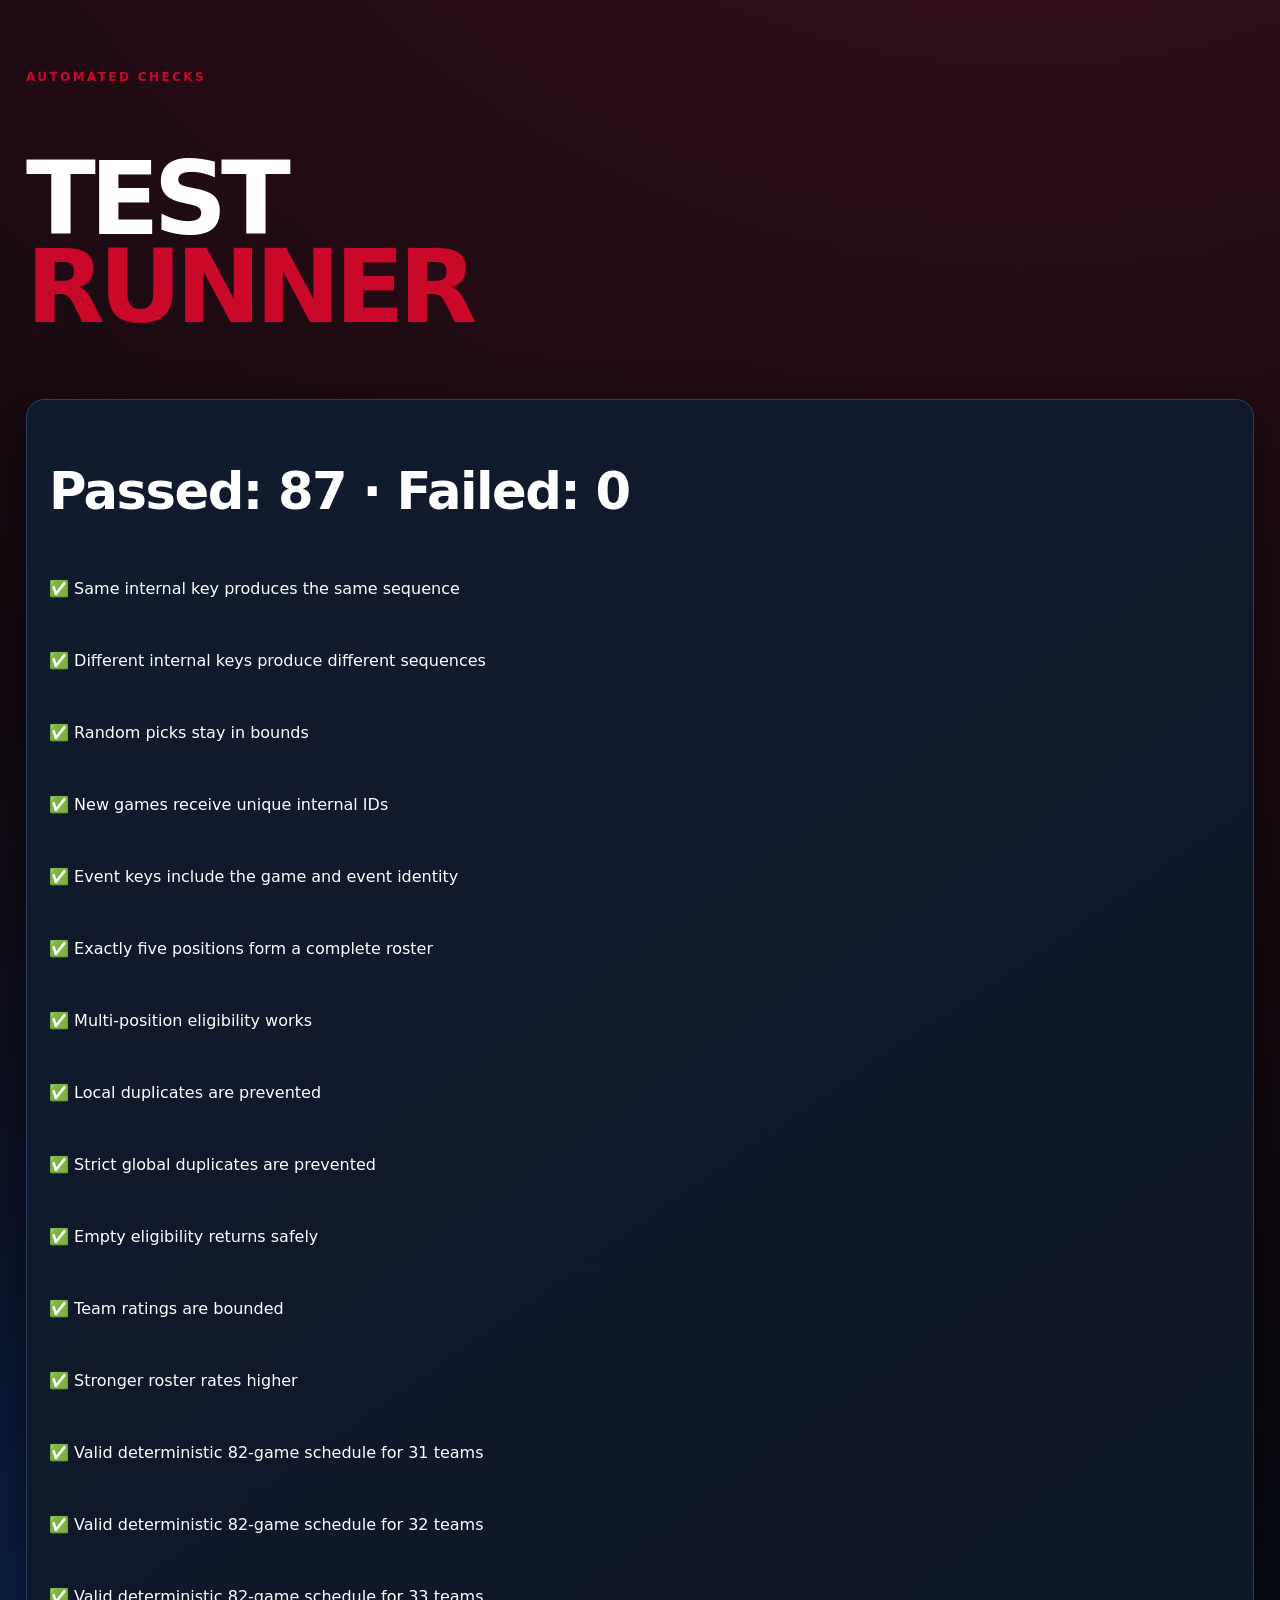
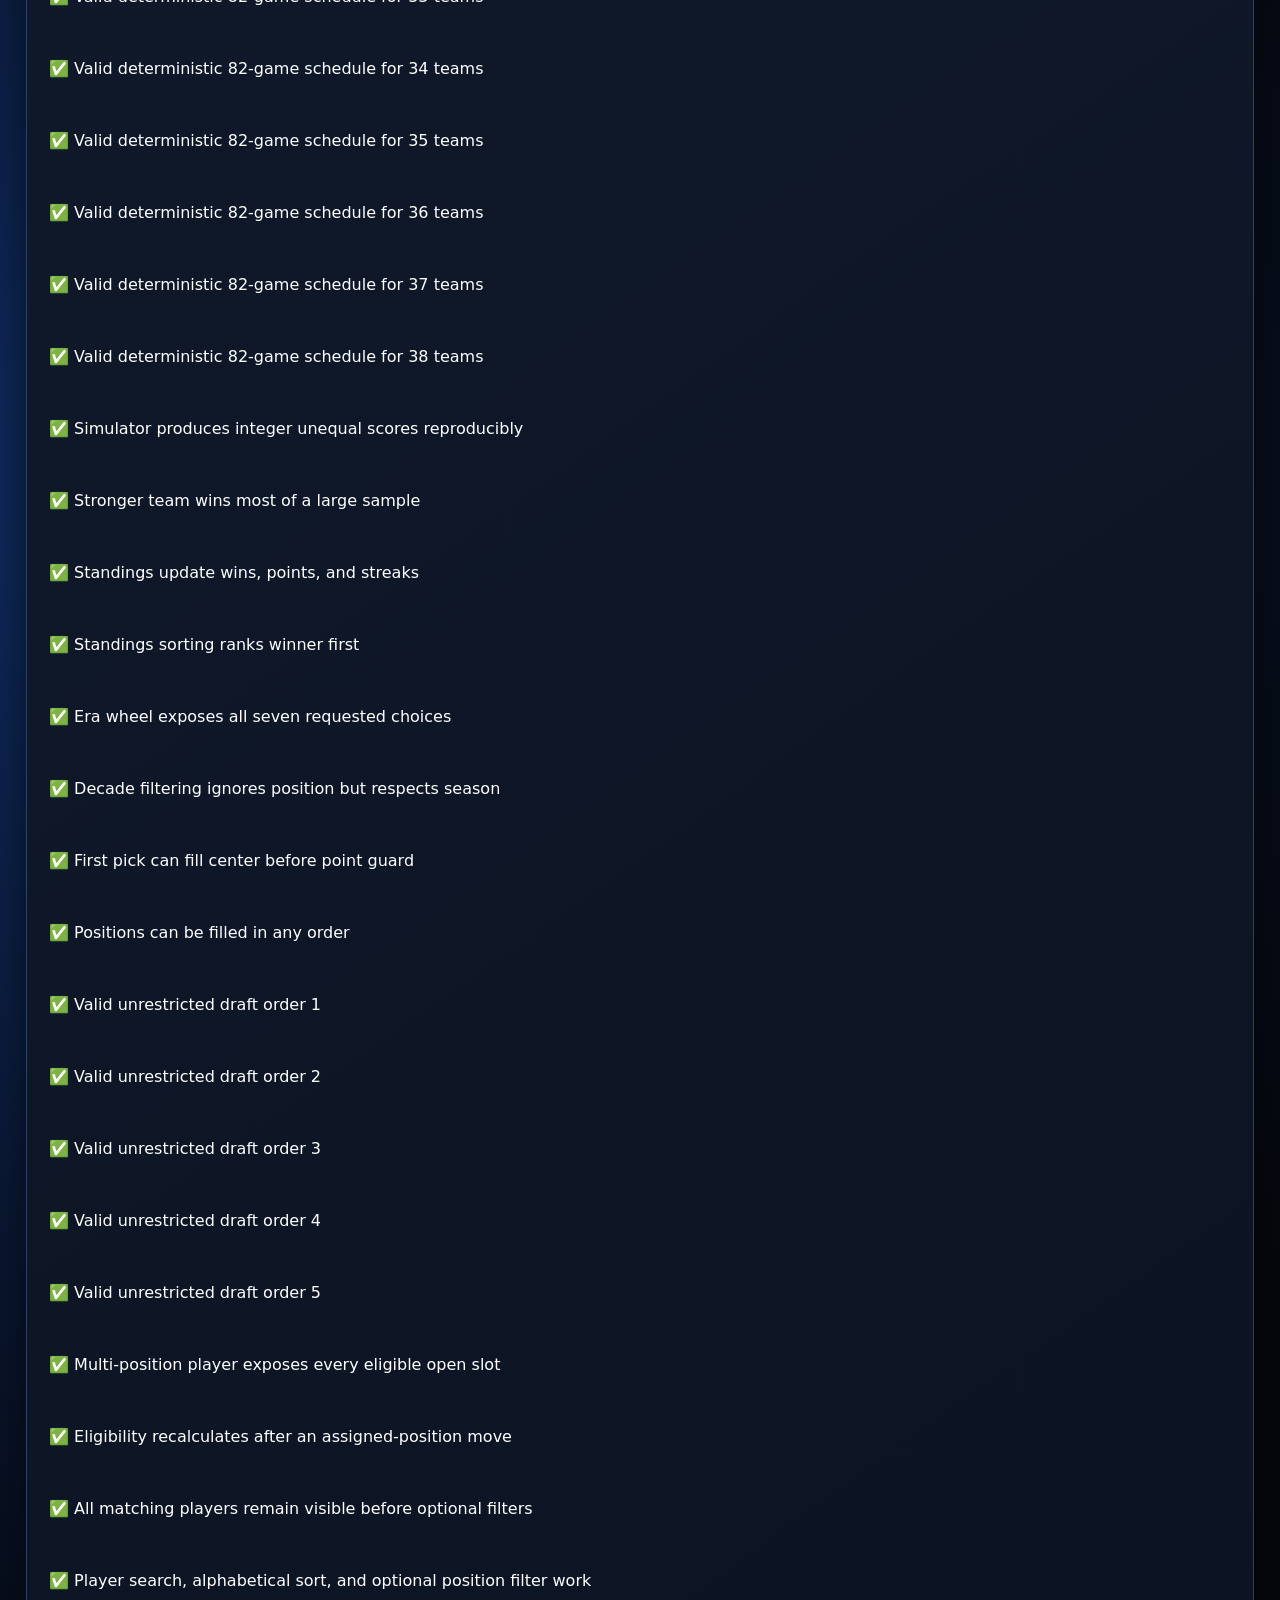
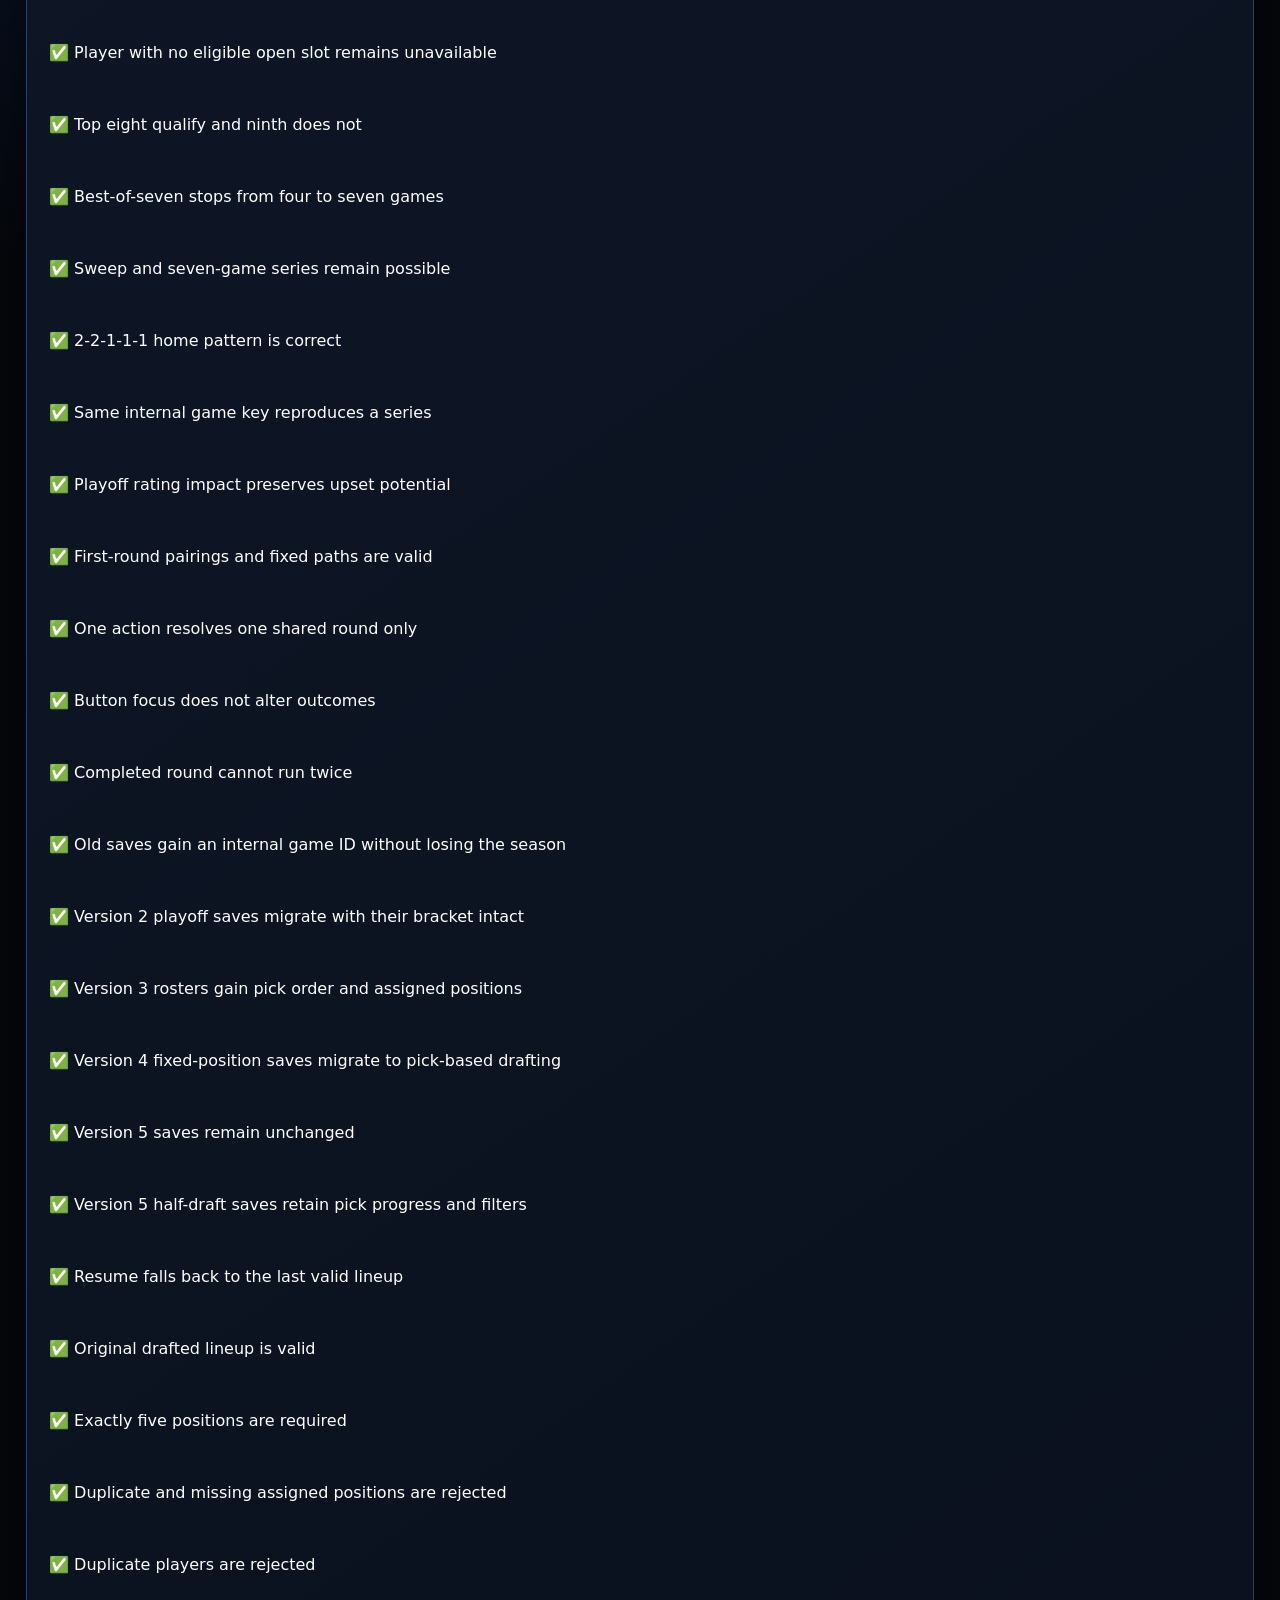
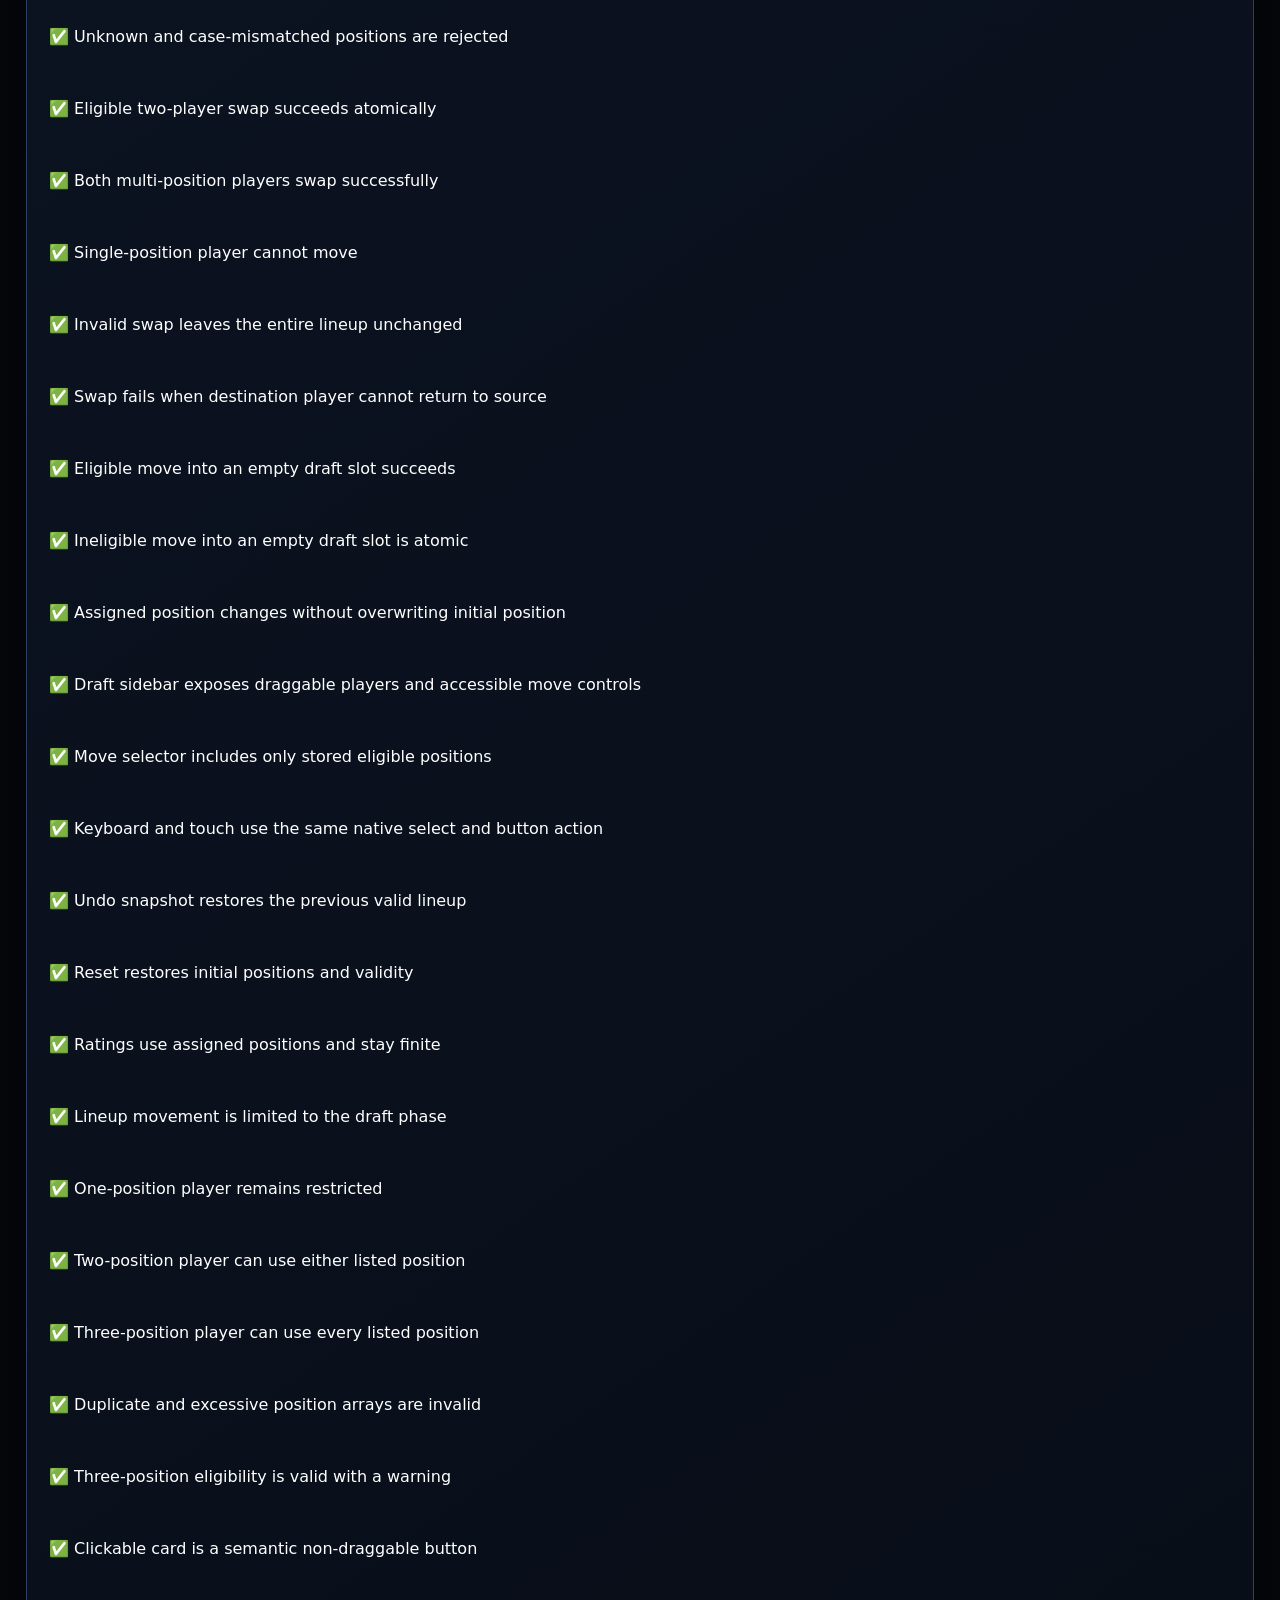
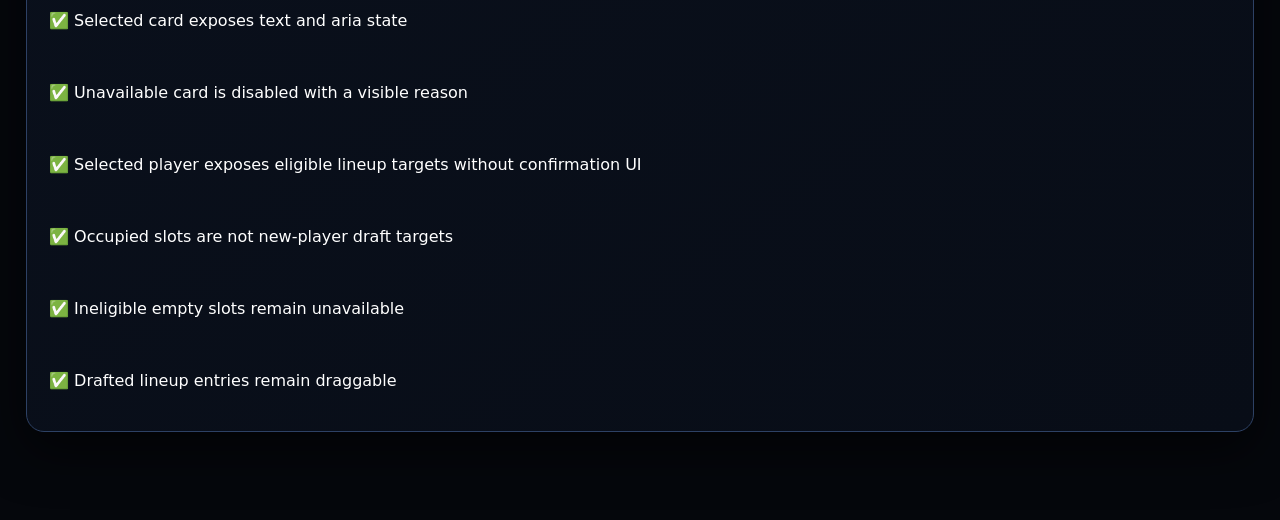
==== tests/test-runner.html @ 20677129 "First initial finished version" ====
<!doctype html><html lang="en"><head><meta charset="utf-8"><meta name="viewport" content="width=device-width"><title>Basketball Legends Tests</title><link rel="stylesheet" href="../css/variables.css"><link rel="stylesheet" href="../css/layout.css"><link rel="stylesheet" href="../css/components.css?v=20260721-two-click-1"></head><body><main><p class="eyebrow">Automated checks</p><h1>Test<br><em>runner</em></h1><section class="card" style="margin-top:30px"><h2 id="summary">Running…</h2><div id="results" class="stack" style="margin-top:20px"></div></section></main><script type="module" src="test-runner.js?v=20260721-two-click-1"></script></body></html>
---- css/variables.css ----
:root{--bg:#05070c;--surface:#0d1422;--surface-2:#172238;--line:#2c3d5d;--text:#fff;--muted:#aebbd0;--orange:#C9082A;--gold:#4f82d5;--cyan:#75a7ff;--green:#48d597;--red:#C9082A;--blue:#17408B;--navy:#0b1f41;--radius:18px;--shadow:0 18px 50px #0009;--max:1240px;font-family:Inter,ui-sans-serif,system-ui,-apple-system,BlinkMacSystemFont,"Segoe UI",sans-serif}
---- css/layout.css ----
body{background:radial-gradient(circle at 80% -10%,#40101c 0,transparent 30%),radial-gradient(circle at 10% 30%,#102d64 0,transparent 28%),var(--bg);color:var(--text);line-height:1.5}.topbar{height:76px;padding:0 max(20px,calc((100% - var(--max))/2));display:flex;align-items:center;justify-content:space-between;border-bottom:1px solid #ffffff12;background:#080c16dd;backdrop-filter:blur(16px);position:sticky;top:0;z-index:20}.brand{display:flex;align-items:center;gap:11px;color:var(--text);text-decoration:none;text-transform:uppercase;font-size:.72rem;letter-spacing:.16em;line-height:1.15}.brand b{font-size:1.05rem;color:var(--orange)}.brand-ball{width:38px;height:38px;border-radius:50%;display:grid;place-items:center;color:#271307;background:repeating-linear-gradient(35deg,var(--orange) 0 9px,#17408B 10px 11px);font-size:1.8rem}.topbar-actions{display:flex;align-items:center;gap:10px}main{width:min(var(--max),calc(100% - 36px));margin:0 auto;padding:48px 0 80px}.hero{min-height:calc(100vh - 150px);display:grid;grid-template-columns:1.2fr .8fr;align-items:center;gap:60px}.hero-copy{max-width:720px}.eyebrow{color:var(--orange);text-transform:uppercase;letter-spacing:.2em;font-size:.75rem;font-weight:800;margin-bottom:16px}h1{font-size:clamp(3rem,8vw,6.8rem);line-height:.86;text-transform:uppercase;letter-spacing:-.06em}h1 em{font-style:normal;color:var(--orange)}h2{font-size:clamp(1.8rem,4vw,3.2rem);line-height:1.05;letter-spacing:-.03em}h3{font-size:1.1rem}.lede{color:var(--muted);max-width:610px;font-size:1.08rem;margin:24px 0 32px}.screen-head{display:flex;align-items:end;justify-content:space-between;gap:24px;margin-bottom:28px}.grid{display:grid;gap:18px}.grid-2{grid-template-columns:repeat(2,minmax(0,1fr))}.grid-3{grid-template-columns:repeat(3,minmax(0,1fr))}.draft-layout{display:grid;grid-template-columns:minmax(0,1.35fr) minmax(280px,.65fr);gap:24px}.season-layout{display:grid;grid-template-columns:minmax(0,1fr) minmax(330px,.65fr);gap:24px}.stack{display:grid;gap:16px}.actions{display:flex;gap:12px;align-items:center;flex-wrap:wrap;margin-top:24px}.split{display:flex;justify-content:space-between;align-items:center;gap:14px}.footer-note{color:var(--muted);font-size:.85rem;margin-top:20px}
---- css/components.css ----
.skip-link{position:fixed;left:12px;top:-60px;z-index:99;background:#fff;color:#000;padding:10px}.skip-link:focus{top:12px}.card{background:linear-gradient(145deg,#151d2d,#0d1320);border:1px solid var(--line);border-radius:var(--radius);padding:22px;box-shadow:var(--shadow)}.hero-card{transform:rotate(2deg);padding:28px;position:relative;overflow:hidden}.hero-card::before{content:"";position:absolute;inset:auto -40px -90px auto;width:250px;height:250px;border:45px solid #ff6b2c26;border-radius:50%}.stat-strip{display:grid;grid-template-columns:repeat(3,1fr);gap:10px;margin-top:24px}.stat{padding:14px;background:#ffffff08;border-radius:12px}.stat strong{display:block;font-size:1.5rem;color:var(--gold)}.stat span,.muted{color:var(--muted);font-size:.86rem}.button{min-height:48px;padding:0 21px;border-radius:12px;background:var(--orange);color:#140901;font-weight:850;cursor:pointer;box-shadow:0 8px 24px #ff6b2c30}.button.secondary{background:var(--surface-2);color:var(--text);border:1px solid var(--line);box-shadow:none}.button.ghost{background:transparent;color:var(--muted);border:1px solid var(--line);box-shadow:none}.button:disabled{opacity:.42;cursor:not-allowed}.button:focus-visible,.icon-button:focus-visible,input:focus-visible,select:focus-visible{outline:3px solid var(--cyan);outline-offset:3px}.icon-button{background:#ffffff09;border:1px solid var(--line);color:var(--text);border-radius:9px;padding:8px 11px;cursor:pointer;font-size:.8rem}.save-status{font-size:.75rem;color:var(--muted)}label{display:grid;gap:7px;color:var(--muted);font-size:.85rem;font-weight:700}input,select{width:100%;background:#090e18;color:var(--text);border:1px solid var(--line);border-radius:10px;padding:12px 13px}input[type=checkbox]{width:20px;height:20px}.check{display:flex;align-items:center;gap:10px}.form-grid{display:grid;grid-template-columns:repeat(2,minmax(0,1fr));gap:16px}.pill{display:inline-flex;align-items:center;gap:7px;border:1px solid var(--line);border-radius:999px;padding:7px 11px;color:var(--muted);font-size:.8rem}.pill.active{border-color:var(--orange);color:#ffd8c8;background:#ff6b2c18}.wheel-wrap{display:grid;place-items:center;padding:15px}.wheel{--turn:0deg;width:min(420px,78vw);aspect-ratio:1;border-radius:50%;border:9px solid #253249;background:conic-gradient(#ff6b2c 0 45deg,#17243a 45deg 90deg,#ffc857 90deg 135deg,#17334a 135deg 180deg,#ff6b2c 180deg 225deg,#17243a 225deg 270deg,#ffc857 270deg 315deg,#17334a 315deg);position:relative;display:grid;place-items:center;transform:rotate(var(--turn));box-shadow:0 0 0 8px #0a0f19,0 30px 70px #0009;transition:transform 3.1s cubic-bezier(.12,.72,.08,1)}.wheel::after{content:"";width:27%;aspect-ratio:1;border-radius:50%;background:#090e18;border:7px solid var(--orange);box-shadow:0 5px 20px #000}.pointer{width:0;height:0;border-left:18px solid transparent;border-right:18px solid transparent;border-top:34px solid var(--text);margin-bottom:-13px;z-index:2;filter:drop-shadow(0 4px 5px #000)}.wheel-label{position:absolute;inset:12%;display:grid;place-items:center;text-align:center;transform:rotate(calc(-1 * var(--turn)));transition:transform 3.1s cubic-bezier(.12,.72,.08,1);font-size:clamp(1.1rem,3vw,1.8rem);font-weight:900;text-shadow:0 3px 7px #000;background:#080c16c9;border-radius:50%;padding:27%;pointer-events:none}.roster-slot{display:grid;grid-template-columns:42px 1fr auto;align-items:center;gap:12px;padding:12px;border-bottom:1px solid #ffffff10}.roster-slot:last-child{border:0}.position{width:40px;height:40px;border-radius:10px;background:#ff6b2c18;color:var(--orange);display:grid;place-items:center;font-weight:900}.progress{height:10px;background:#050811;border-radius:99px;overflow:hidden}.progress>span{display:block;height:100%;background:linear-gradient(90deg,var(--orange),var(--gold));width:var(--progress);transition:width .3s}.table-wrap{overflow:auto;max-height:520px}table{border-collapse:collapse;width:100%;font-variant-numeric:tabular-nums;font-size:.84rem}th,td{text-align:right;padding:9px;border-bottom:1px solid #ffffff0c;white-space:nowrap}th:first-child,td:first-child{text-align:left;position:sticky;left:0;background:#111725}tr.custom td{color:#ffd1bd;background:#ff6b2c0b}.result-row{display:grid;grid-template-columns:1fr auto 1fr;gap:10px;align-items:center;padding:9px;border-bottom:1px solid #ffffff0c}.result-row .away{text-align:right}.score{font-weight:900;font-variant-numeric:tabular-nums}.error-panel{position:fixed;left:50%;bottom:24px;transform:translateX(-50%);width:min(620px,calc(100% - 30px));background:#431522;border:1px solid var(--red);padding:16px;border-radius:12px;z-index:50}.sr-only{position:absolute;width:1px;height:1px;padding:0;margin:-1px;overflow:hidden;clip:rect(0,0,0,0);white-space:nowrap;border:0}.draft-history{max-height:230px;overflow:auto}.rating{font-size:2.3rem;font-weight:950;color:var(--gold)}.team-accent{border-top:4px solid var(--accent,var(--orange))}
@media (prefers-reduced-motion:reduce){*,*::before,*::after{scroll-behavior:auto!important;animation-duration:.01ms!important;transition-duration:.01ms!important}}

/* Blue, red, white and black league identity */
.card{background:linear-gradient(145deg,#111b2e,#080d17);border-color:#2d4164}.button{background:linear-gradient(135deg,var(--red),#b70728);color:#fff;box-shadow:0 8px 24px #C9082A45}.button.secondary{background:linear-gradient(135deg,var(--blue),#102d68);border-color:#4f73ad}.eyebrow,h1 em{color:#C9082A}.hero-card::before{border-color:#17408B42}.stat strong,.rating{color:#78a9ff}.pill.active{border-color:#C9082A;color:#fff;background:#C9082A26}.position{background:#17408B3d;color:#94baff}.progress>span{background:linear-gradient(90deg,var(--blue),#fff 50%,var(--red))}.team-accent{border-top-color:var(--accent,var(--red))}
.wheel-card{overflow:hidden}.wheel-wrap{padding:20px 15px}.wheel{width:min(470px,80vw);border-color:#fff;box-shadow:0 0 0 9px #070b13,0 30px 70px #000b;transition:transform 3.1s cubic-bezier(.12,.72,.08,1)}.wheel::after{display:none}.wheel-hub{position:absolute;left:50%;top:50%;translate:-50% -50%;width:24%;aspect-ratio:1;border-radius:50%;display:grid;place-items:center;background:#05070c;border:7px solid #fff;color:#fff;font-size:clamp(1rem,3vw,1.6rem);font-weight:950;letter-spacing:-.08em;box-shadow:0 5px 24px #000}.wheel-segment-label{position:absolute;left:50%;top:50%;width:34px;margin-left:-17px;height:48%;padding-top:7px;text-align:center;transform-origin:50% 0;transform:rotate(var(--label-angle));font-size:.57rem;font-weight:950;color:#fff;text-shadow:0 1px 3px #000;writing-mode:vertical-rl;letter-spacing:.04em;z-index:1}.wheel-segment-label:nth-child(4n+3){color:#07101e;text-shadow:none}.wheel-segment-label.era-label{width:130px;margin-left:-65px;font-size:1.05rem;writing-mode:horizontal-tb;padding-top:17%;letter-spacing:.05em}.wheel-segment-label.era-label:nth-child(2){color:#07101e}.wheel-result{display:flex;align-items:center;justify-content:center;gap:12px;background:#ffffff0a;border:1px solid var(--line);border-radius:12px;padding:13px;margin-top:4px}.wheel-result span{color:var(--muted);font-size:.78rem;text-transform:uppercase;letter-spacing:.12em}.wheel-result strong{font-size:1.1rem}.pointer{border-top-color:#fff;filter:drop-shadow(0 4px 5px #000)}
.player-picker-help{margin:10px 0 17px}.player-options{display:grid;gap:10px;max-height:520px;overflow:auto;padding:3px}.player-option{width:100%;display:flex;align-items:center;justify-content:space-between;gap:18px;text-align:left;padding:15px 17px;color:var(--text);background:#090f1b;border:1px solid var(--line);border-radius:13px;cursor:pointer;transition:transform .15s,border-color .15s,background .15s}.player-option:hover{transform:translateY(-1px);border-color:#5275ac;background:#111d32}.player-option:focus-visible{outline:3px solid var(--cyan);outline-offset:2px}.player-option.selected{border-color:#C9082A;background:linear-gradient(90deg,#C9082A24,#17408B29);box-shadow:inset 4px 0 #C9082A}.player-option-copy{display:grid;gap:3px}.player-option-copy strong{font-size:1rem}.player-option-copy small{color:var(--muted)}.overall-badge{width:58px;min-width:58px;height:58px;border-radius:50%;display:grid;place-items:center;background:var(--blue);border:2px solid #fff;font-size:1.2rem;font-weight:950;line-height:.8}.overall-badge small{display:block;font-size:.52rem;letter-spacing:.08em;font-weight:800}.player-option.selected .overall-badge{background:var(--red)}

.wheel-help{text-align:center;margin-top:10px}.wheel-clickable{cursor:pointer}.wheel-clickable:hover{box-shadow:0 0 0 9px #070b13,0 0 0 13px #ffffff35,0 30px 70px #000b}.wheel-clickable:focus-visible{outline:4px solid #fff;outline-offset:7px}.wheel-spinning,.wheel-disabled{cursor:default}.wheel-hub{pointer-events:none}.wheel-clickable .wheel-hub{background:linear-gradient(145deg,var(--blue),var(--red));font-size:clamp(.72rem,2.2vw,1rem);letter-spacing:.08em}.wheel-segment-label{left:50%;top:50%;width:38px;height:auto;margin:0;padding:0;writing-mode:horizontal-tb;transform-origin:center;transform:translate(-50%,-50%) rotate(var(--label-angle)) translateY(calc(-1 * min(198px,33.6vw))) rotate(calc(-1 * var(--label-angle)));font-size:.58rem;line-height:1;text-align:center;letter-spacing:0}.wheel-segment-label.era-label{width:145px;margin:0;padding:0;transform:translate(-50%,-50%) rotate(var(--label-angle)) translateY(calc(-1 * min(145px,25vw))) rotate(calc(-1 * var(--label-angle)));font-size:1.12rem}.wheel-segment-label:nth-child(4n+3){color:#07101e}.wheel-result{border-left:4px solid var(--red);border-right:4px solid var(--blue)}.player-option.selected{border-color:var(--red);box-shadow:inset 4px 0 var(--red)}

.expanded-player-options{max-height:660px}.detailed-player{display:grid;gap:13px}.player-option-main{display:flex;align-items:center;justify-content:space-between;width:100%;gap:15px}.attribute-row{display:grid;grid-template-columns:repeat(6,1fr);gap:5px;width:100%}.attribute-row>span{display:grid;place-items:center;padding:7px 3px;border-radius:8px;background:#ffffff09}.attribute-row small{font-size:.58rem;color:var(--muted);letter-spacing:.08em}.attribute-row b{font-size:.88rem}.draft-dropzones{display:grid;gap:7px;margin-top:13px}.drop-slot{width:100%;color:var(--text);background:#090f1b;border:1px dashed var(--line);border-radius:12px;text-align:left;cursor:pointer}.drop-slot:disabled{opacity:1;cursor:default}.drop-slot.eligible{border:2px solid var(--blue);background:#17408B26;box-shadow:0 0 0 3px #17408B18}.drop-slot.eligible:hover,.drop-slot.eligible:focus-visible{border-color:#fff;background:#17408B45}.drop-slot:not(.eligible):not(.filled){opacity:.55}.drop-icon{font-size:1.4rem;color:var(--cyan)}
@media(max-width:560px){.attribute-row{grid-template-columns:repeat(3,1fr)}.detailed-player{padding:13px}.wheel-segment-label.era-label{font-size:.78rem;width:90px}}

.section-title{margin:34px 0 18px}.qualification-label{margin:18px 0 8px}.postseason-choice{margin-top:24px}.shared-round-note{text-align:center;color:var(--muted);margin:18px 0}.playoff-controls{margin-bottom:14px}.playoff-controls .button{margin-top:16px}.playoff-bracket{display:grid;gap:28px;margin-top:24px}.bracket-conference{background:#080d17;border:1px solid var(--line);border-radius:var(--radius);padding:20px}.bracket-rounds{display:grid;grid-template-columns:repeat(3,minmax(220px,1fr));gap:15px;overflow-x:auto;padding-bottom:10px}.bracket-round h4{margin:12px 0;color:var(--muted);font-size:.78rem;text-transform:uppercase;letter-spacing:.08em}.series-node{background:#111b2e;border:1px solid var(--line);border-radius:12px;padding:11px;margin-bottom:10px;min-height:86px}.series-node>div{display:grid;grid-template-columns:1fr auto auto;gap:8px;align-items:center;padding:3px 0}.series-node em{font-size:.62rem;color:#fff;background:var(--blue);padding:3px 6px;border-radius:999px;font-style:normal}.series-node>small{display:block;margin-top:5px;color:var(--muted);font-size:.65rem}.custom-series{border-left:4px solid var(--red)}.featured-series{box-shadow:0 0 0 3px #fff3}.pending-node{display:grid;place-items:center;color:var(--muted)}.bracket-finals,.champion-card{background:linear-gradient(135deg,#17408B35,#C9082A35);border:1px solid #ffffff35;border-radius:var(--radius);padding:22px}.champion-card{text-align:center;margin-bottom:24px}.champion-card h2{font-size:clamp(2.4rem,7vw,5rem)}.featured-games{margin:24px 0}.game-grid{display:grid;grid-template-columns:repeat(auto-fit,minmax(190px,1fr));gap:10px;margin-top:15px}.playoff-game{display:grid;gap:4px;background:#080d17;border:1px solid var(--line);border-radius:11px;padding:12px}.playoff-game small{color:var(--muted)}
@media(max-width:760px){.bracket-rounds{grid-template-columns:1fr;overflow:visible}.bracket-conference{padding:14px}}

/* Broadcast playoff bracket: both conferences advance toward centre court. */
.tv-bracket-shell{margin-top:26px;overflow:hidden;background:radial-gradient(circle at 50% 48%,#17408B32,transparent 28%),linear-gradient(180deg,#101a2b,#05080e);border:1px solid #ffffff2e;border-radius:18px;box-shadow:0 25px 70px #0009}
.tv-bracket-scorebug{display:grid;grid-template-columns:1fr auto 1fr;align-items:center;gap:18px;padding:12px 18px;background:linear-gradient(90deg,var(--blue),#101827 42%,#101827 58%,var(--red));border-bottom:2px solid #fff;color:#fff;font-size:.68rem;font-weight:900;letter-spacing:.12em}.tv-bracket-scorebug span:last-child{text-align:right}.tv-bracket-scorebug strong{padding:7px 13px;border:1px solid #ffffff55;border-radius:999px;background:#05080ec7;white-space:nowrap}
.tv-bracket-scroll{overflow-x:auto;padding:18px 14px 22px}.tv-bracket-grid{display:grid;grid-template-columns:minmax(145px,1.15fr) minmax(130px,1fr) minmax(130px,1fr) minmax(176px,1.3fr) minmax(130px,1fr) minmax(130px,1fr) minmax(145px,1.15fr);gap:12px;min-width:1050px;min-height:620px}
.broadcast-round{display:flex;min-width:0;flex-direction:column}.broadcast-round h4,.broadcast-center-stage .finals-mark{min-height:42px;margin:0 0 9px;display:grid;place-items:center;text-align:center;color:#b9c6dc;font-size:.64rem;text-transform:uppercase;letter-spacing:.09em}.broadcast-series-stack{display:flex;flex:1;flex-direction:column;justify-content:space-around;gap:9px}.broadcast-round .series-node{margin:0}
.series-node{position:relative;z-index:1;overflow:visible;background:linear-gradient(145deg,#15243c,#090f1a);box-shadow:0 9px 20px #0005;animation:bracket-node-in .55s cubic-bezier(.2,.8,.2,1) both;animation-delay:var(--reveal-delay,0ms)}.series-node>div{font-size:.69rem}.series-node>div span{overflow:hidden;text-overflow:ellipsis;white-space:nowrap}.series-node.status-complete{border-color:#ffffff42}.series-node.status-complete b{color:#fff;animation:score-flash .65s ease both}.series-node.status-in-progress{border-color:#6d9ae2;box-shadow:0 0 0 2px #17408B35,0 9px 20px #0005}.series-node.status-in-progress::after{content:"";position:absolute;inset:-1px;border:1px solid #fff;border-radius:12px;animation:live-pulse 1.7s ease-in-out infinite;pointer-events:none}.series-node em{background:var(--red);font-weight:950}.west .series-node{--entry-x:-15px}.east .series-node{--entry-x:15px}.west .series-node::before,.east .series-node::before{content:"";position:absolute;top:50%;width:13px;height:1px;background:#ffffff38}.west .series-node::before{right:-13px}.east .series-node::before{left:-13px}
.broadcast-center-stage{display:flex;flex-direction:column;justify-content:center;gap:16px;padding:0 6px;text-align:center}.broadcast-center-stage .finals-mark{display:flex;min-height:auto;gap:6px;margin:0;color:#fff}.finals-mark span{padding:4px 6px;background:var(--red);border-radius:3px}.finals-mark strong{font-size:.9rem;letter-spacing:.13em}.broadcast-center-stage .series-node{border:1px solid #fff;box-shadow:0 0 35px #17408B55}.champion-lockup{display:grid;place-items:center;gap:3px;padding:12px 8px;border-top:1px solid #ffffff25;color:#8794aa}.champion-lockup>span{font-size:1.8rem;filter:grayscale(1);opacity:.45}.champion-lockup small{font-size:.55rem;font-weight:900;letter-spacing:.13em}.champion-lockup strong{font-size:.8rem}.champion-lockup.is-crowned{color:#fff;animation:champion-reveal .8s cubic-bezier(.18,.8,.2,1) both}.champion-lockup.is-crowned>span{filter:none;opacity:1;animation:trophy-float 1.8s ease-in-out infinite}.playoff-game{animation:game-card-in .45s ease both;animation-delay:var(--reveal-delay,0ms)}
@keyframes bracket-node-in{from{opacity:0;transform:translateX(var(--entry-x,0)) scale(.96)}to{opacity:1;transform:none}}@keyframes score-flash{0%,35%{color:#78a9ff;transform:scale(1.3)}100%{color:#fff;transform:none}}@keyframes live-pulse{0%,100%{opacity:.15}50%{opacity:.8}}@keyframes champion-reveal{from{opacity:0;transform:translateY(18px) scale(.88)}to{opacity:1;transform:none}}@keyframes trophy-float{0%,100%{transform:translateY(0)}50%{transform:translateY(-5px)}}@keyframes game-card-in{from{opacity:0;transform:translateY(12px)}to{opacity:1;transform:none}}
.reduced-motion .series-node,.reduced-motion .series-node b,.reduced-motion .series-node::after,.reduced-motion .champion-lockup,.reduced-motion .champion-lockup>span,.reduced-motion .playoff-game{animation:none!important}
@media(max-width:760px){.tv-bracket-scorebug{font-size:.55rem;gap:8px;padding-inline:10px}.tv-bracket-scroll{padding:14px 10px}.tv-bracket-grid{min-width:920px;min-height:560px;grid-template-columns:repeat(3,125px) 155px repeat(3,125px);gap:8px}.series-node{padding:8px;min-height:78px}.series-node>div{font-size:.63rem}}

/* In-draft drag, swap, keyboard, and touch lineup controls */
.player-list-tools{display:grid;grid-template-columns:minmax(150px,1.5fr) minmax(120px,.7fr) minmax(120px,.7fr) auto;gap:10px;align-items:end;margin:18px 0}.player-list-tools .button{min-height:43px}.detailed-player.unavailable{opacity:.58;border-style:dashed}.player-option-copy{display:grid;gap:3px}.player-option-copy small:last-child{color:#a9c3f2;font-weight:750}
.player-card{position:relative;font:inherit;appearance:none;touch-action:pan-y;min-height:164px}.player-card:disabled{cursor:not-allowed;opacity:.58}.player-card:disabled:hover{transform:none;border-color:var(--line);background:#090f1b}.player-card-state{justify-self:start;padding:4px 8px;border-radius:999px;background:#ffffff12;color:#d7e5ff;font-size:.72rem;font-weight:900;letter-spacing:.04em}.player-card.selected .player-card-state{background:var(--red);color:#fff}.draft-lineup-card.has-selection .draft-lineup-slot:not(.draft-target){opacity:.42;cursor:default}.draft-lineup-card.has-selection .draft-target{border-color:#fff;box-shadow:0 0 0 3px #17408B88,0 0 24px #17408B55;cursor:pointer}.draft-lineup-card.has-selection .draft-target:hover,.draft-lineup-card.has-selection .draft-target:focus-visible{transform:translateY(-1px);background:#17408B60}.drafted-player-copy[draggable=true]{cursor:grab}.drafted-player-copy[draggable=true]:active{cursor:grabbing}
.draft-lineup-card{border-top:4px solid var(--blue)}.draft-lineup-slot{grid-template-columns:42px minmax(0,1fr) auto;min-height:82px;transition:border-color .16s,background .16s,opacity .16s}.drafted-player-copy{display:grid;gap:3px;cursor:grab;min-width:0}.drafted-player-copy:active{cursor:grabbing}.drafted-player-copy:focus-visible{outline:3px solid #fff;outline-offset:3px;border-radius:6px}.drafted-player-copy small{color:var(--muted)}.drag-handle{color:var(--cyan)}.draft-move-control{display:grid;grid-template-columns:68px auto;align-items:center;gap:6px}.draft-move-control select{padding:8px;min-height:38px}.draft-move-control .icon-button{min-height:38px}.drop-status{font-size:.7rem;font-weight:900;text-transform:uppercase;letter-spacing:.06em;color:var(--muted)}.draft-lineup-slot.drop-valid{border:2px solid #49d17d;background:#123c2b}.draft-lineup-slot.drop-valid .drop-status{color:#8ff0b2}.draft-lineup-slot.drop-valid .drop-status::before{content:"✓ "}.draft-lineup-slot.drop-invalid{border:2px dashed #f0a2ad;background:#3b1720;opacity:.72}.draft-lineup-slot.drop-invalid .drop-status{color:#ffc1c9}.draft-lineup-slot.drop-invalid .drop-status::before{content:"× "}.lineup-feedback{min-height:48px;margin-top:16px;padding:13px 15px;border-left:4px solid var(--blue);border-radius:8px;background:#17408B1c;color:#dce8ff}.lineup-feedback.compact{min-height:0;margin-top:12px;padding:10px 12px;font-size:.78rem}.review-lineup-slot{grid-template-columns:42px 1fr auto}
@media(max-width:760px){.player-list-tools{grid-template-columns:1fr 1fr}.draft-lineup-slot{grid-template-columns:42px 1fr}.draft-move-control{grid-column:1/-1}.drop-status{justify-self:end}}@media(max-width:480px){.player-list-tools{grid-template-columns:1fr}.draft-lineup-slot{grid-template-columns:1fr}.draft-lineup-slot>.position{width:100%;height:34px}.draft-move-control{grid-template-columns:1fr auto}}
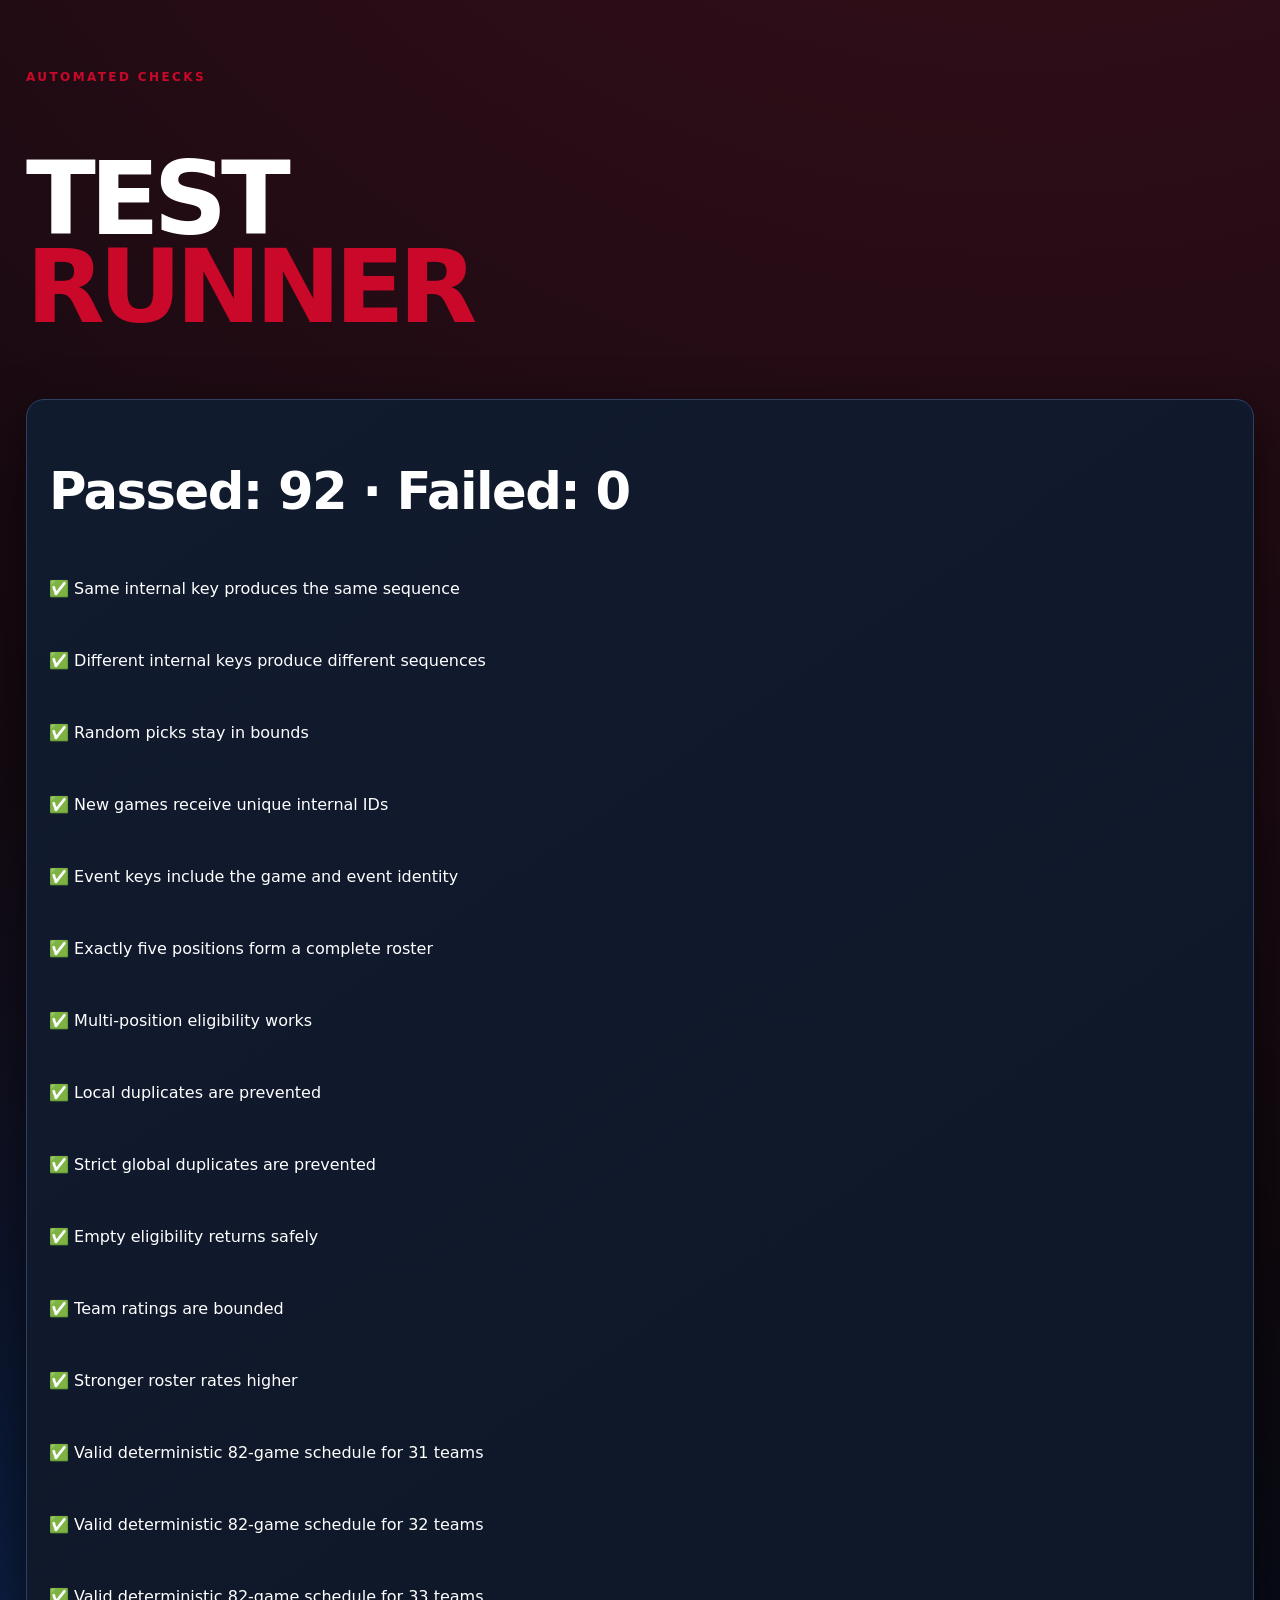
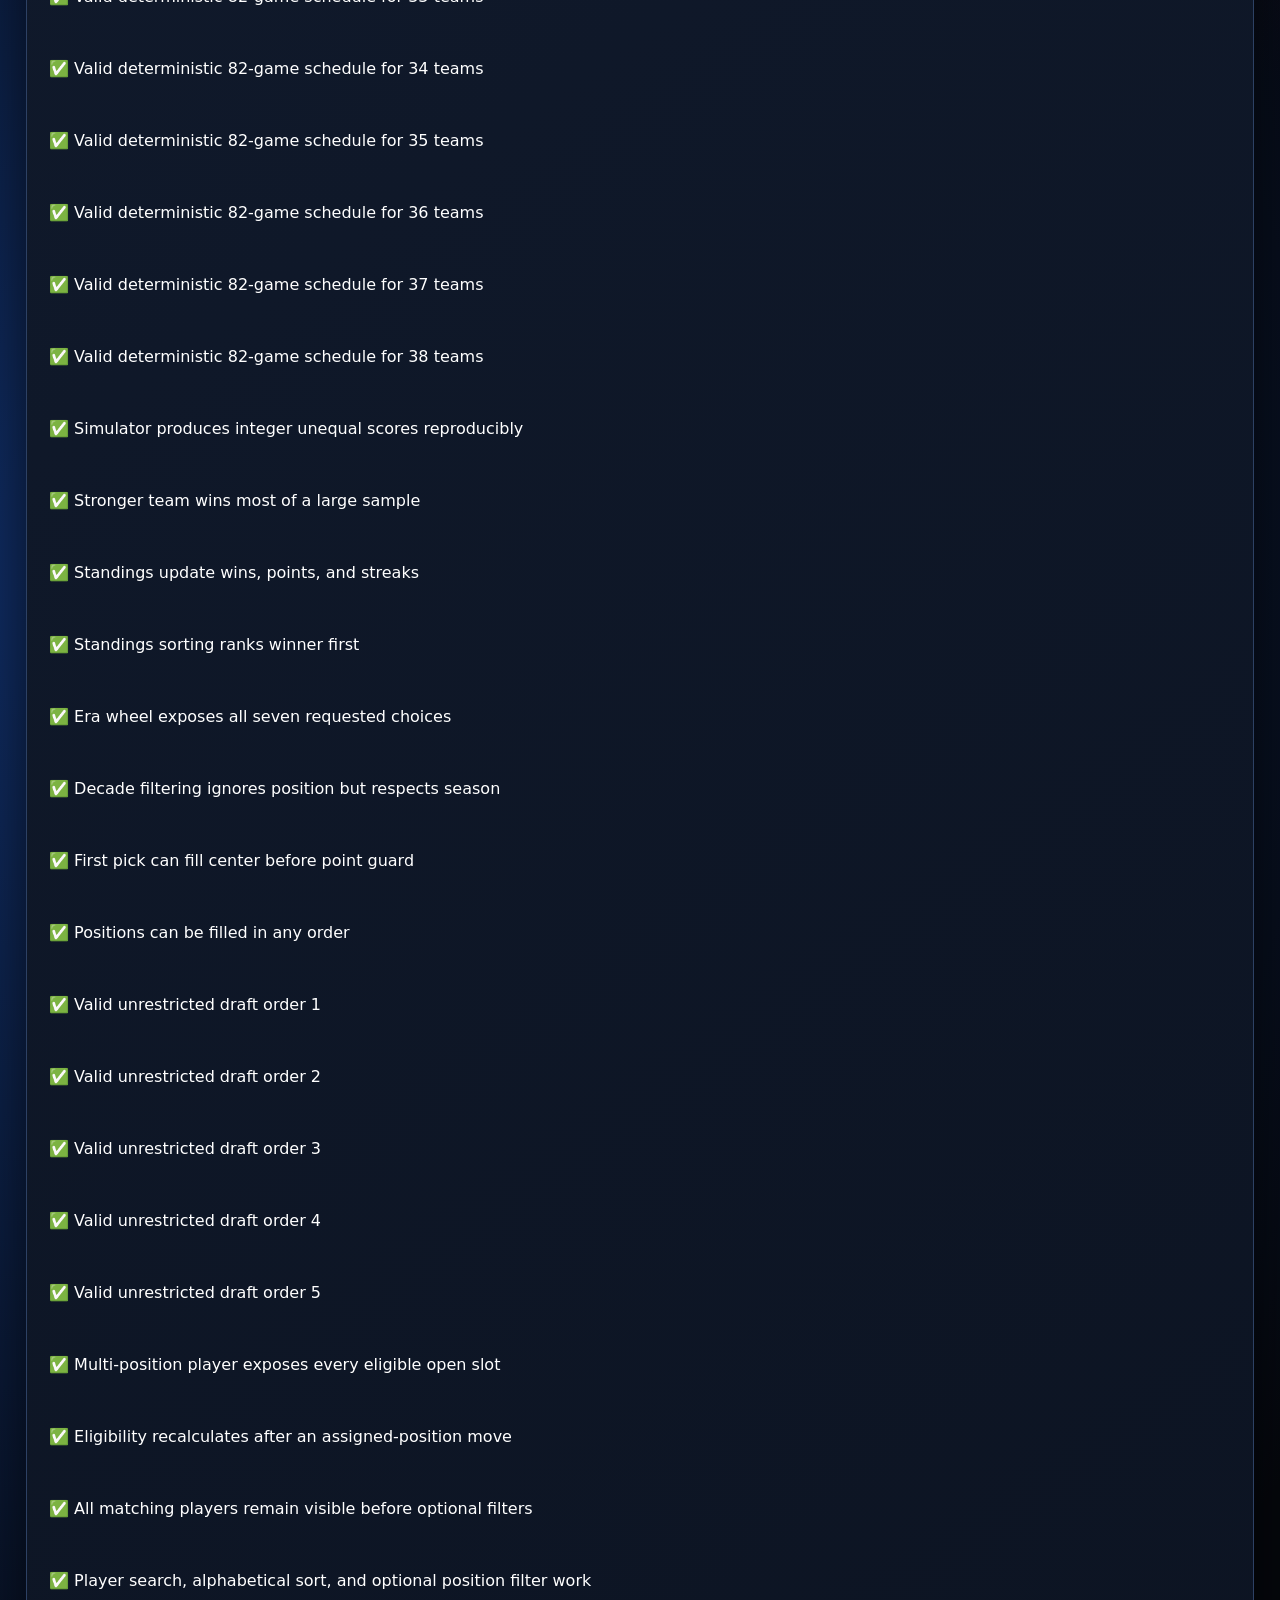
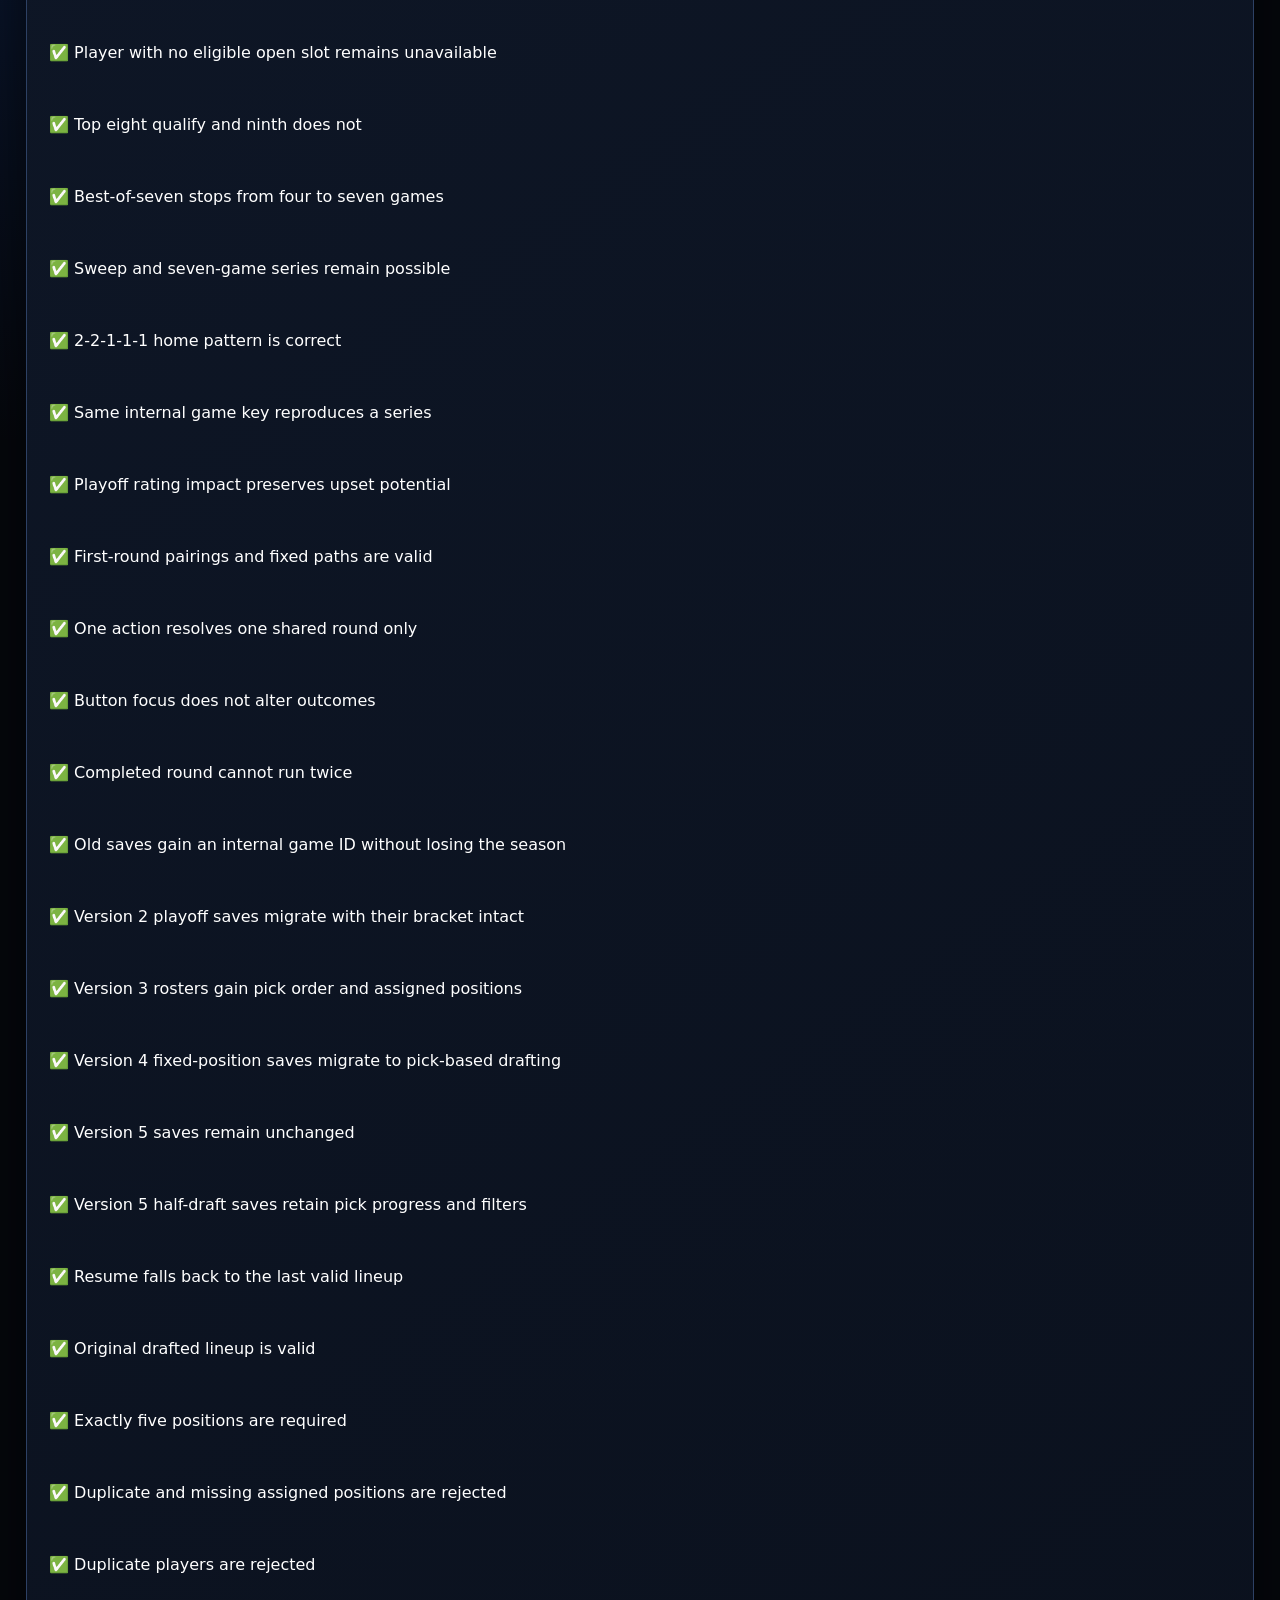
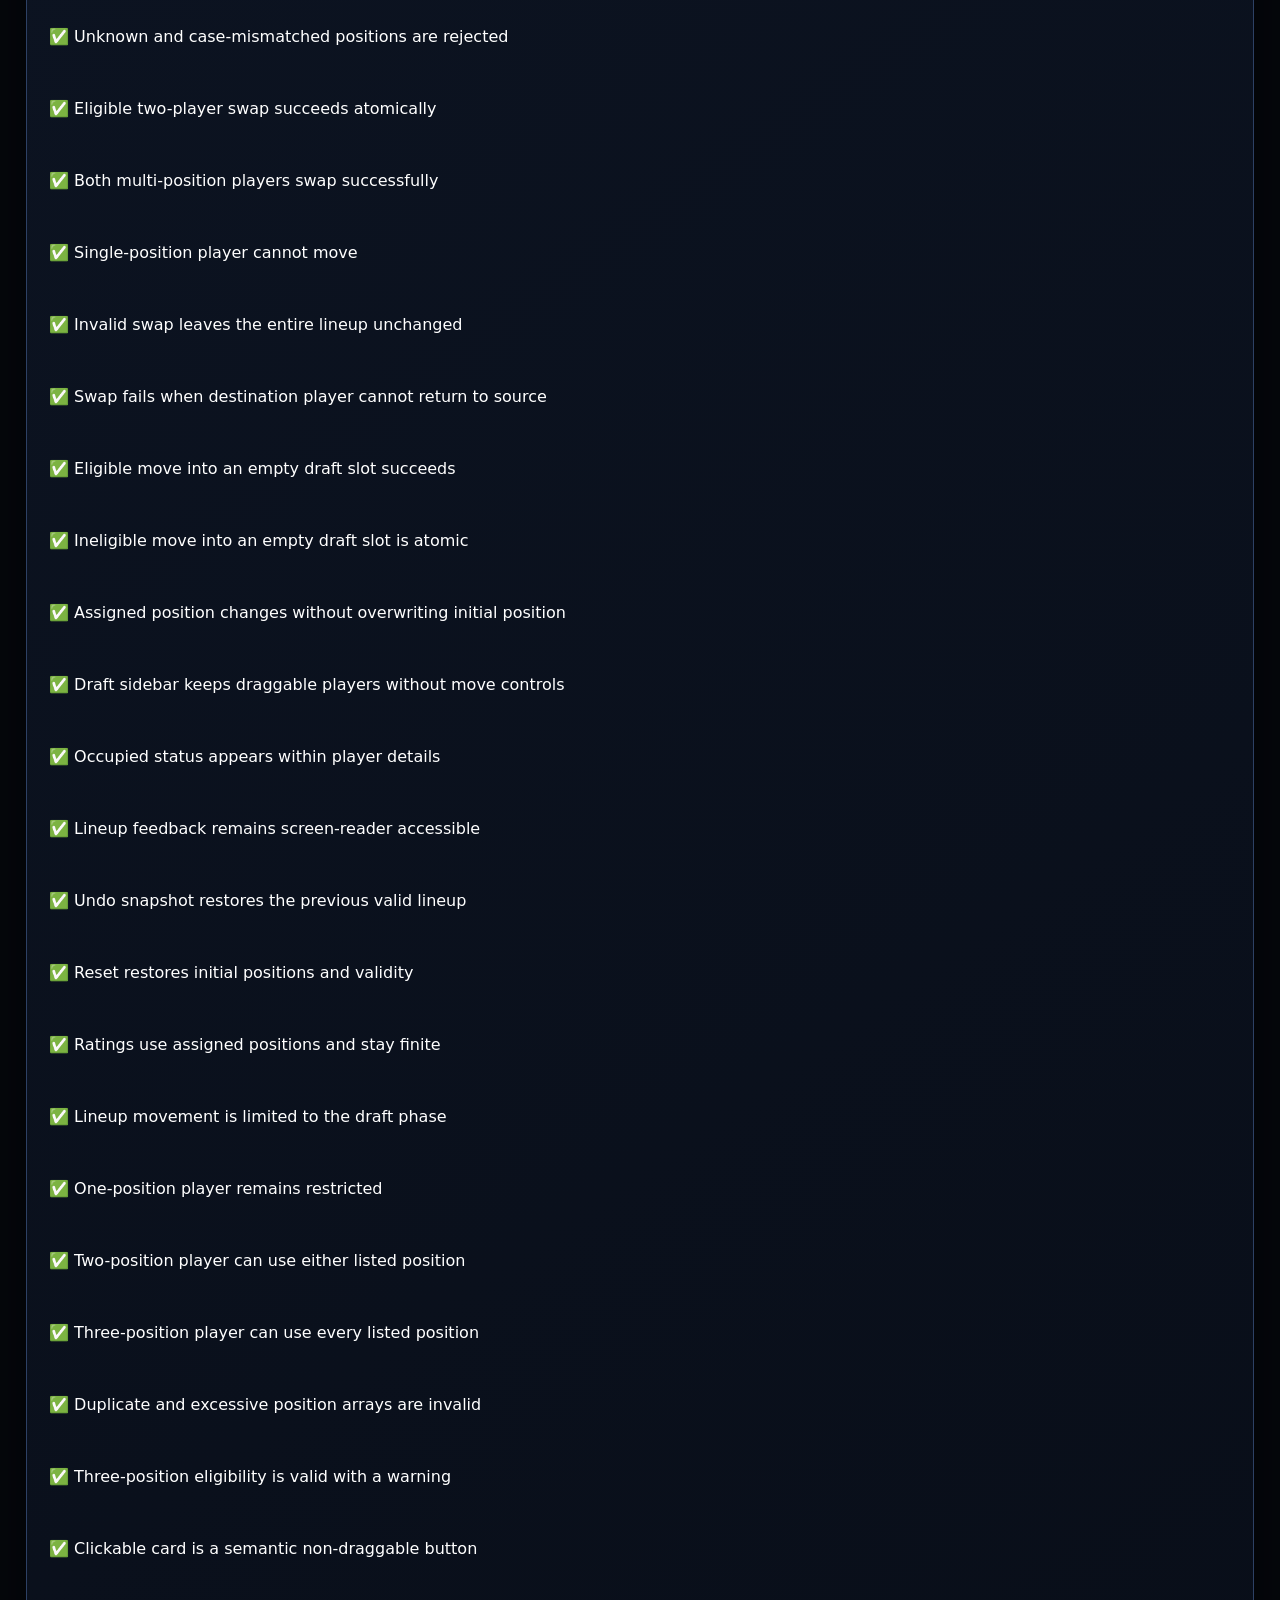
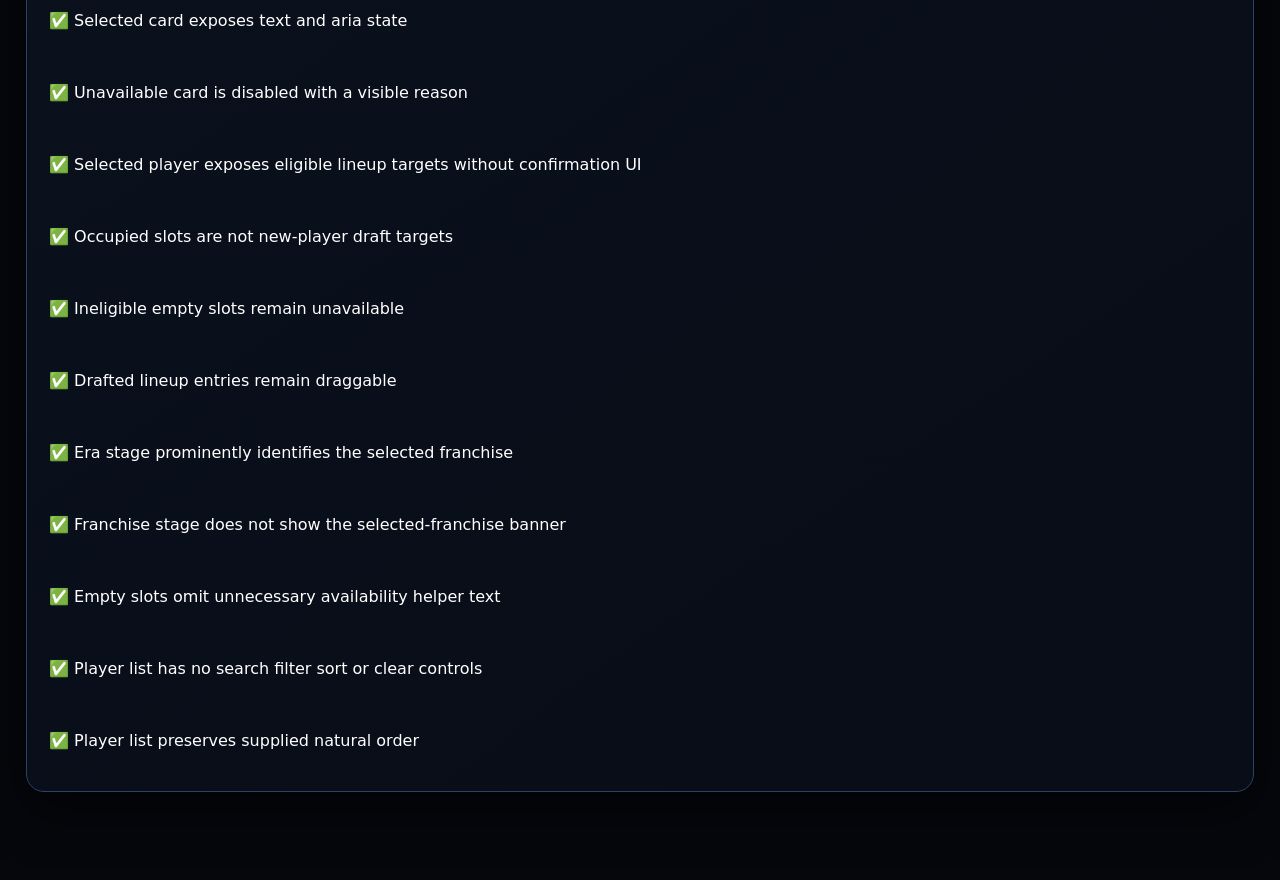
==== commit 74ebe35d: "Simplify draft selection interface" ====
--- a/tests/test-runner.html
+++ b/tests/test-runner.html
@@ -1 +1 @@
-<!doctype html><html lang="en"><head><meta charset="utf-8"><meta name="viewport" content="width=device-width"><title>Basketball Legends Tests</title><link rel="stylesheet" href="../css/variables.css"><link rel="stylesheet" href="../css/layout.css"><link rel="stylesheet" href="../css/components.css?v=20260721-two-click-1"></head><body><main><p class="eyebrow">Automated checks</p><h1>Test<br><em>runner</em></h1><section class="card" style="margin-top:30px"><h2 id="summary">Running…</h2><div id="results" class="stack" style="margin-top:20px"></div></section></main><script type="module" src="test-runner.js?v=20260721-two-click-1"></script></body></html>
+<!doctype html><html lang="en"><head><meta charset="utf-8"><meta name="viewport" content="width=device-width"><title>Basketball Legends Tests</title><link rel="stylesheet" href="../css/variables.css"><link rel="stylesheet" href="../css/layout.css"><link rel="stylesheet" href="../css/components.css?v=20260721-minor-tweak-1"></head><body><main><p class="eyebrow">Automated checks</p><h1>Test<br><em>runner</em></h1><section class="card" style="margin-top:30px"><h2 id="summary">Running…</h2><div id="results" class="stack" style="margin-top:20px"></div></section></main><script type="module" src="test-runner.js?v=20260721-minor-tweak-1"></script></body></html>
--- a/css/components.css
+++ b/css/components.css
@@ -26,7 +26,7 @@
 @media(max-width:760px){.tv-bracket-scorebug{font-size:.55rem;gap:8px;padding-inline:10px}.tv-bracket-scroll{padding:14px 10px}.tv-bracket-grid{min-width:920px;min-height:560px;grid-template-columns:repeat(3,125px) 155px repeat(3,125px);gap:8px}.series-node{padding:8px;min-height:78px}.series-node>div{font-size:.63rem}}
 
 /* In-draft drag, swap, keyboard, and touch lineup controls */
-.player-list-tools{display:grid;grid-template-columns:minmax(150px,1.5fr) minmax(120px,.7fr) minmax(120px,.7fr) auto;gap:10px;align-items:end;margin:18px 0}.player-list-tools .button{min-height:43px}.detailed-player.unavailable{opacity:.58;border-style:dashed}.player-option-copy{display:grid;gap:3px}.player-option-copy small:last-child{color:#a9c3f2;font-weight:750}
+.detailed-player.unavailable{opacity:.58;border-style:dashed}.player-option-copy{display:grid;gap:3px}.player-option-copy small:last-child{color:#a9c3f2;font-weight:750}.selected-franchise-banner{display:grid;gap:7px;margin-bottom:18px;padding:18px 22px;text-align:center;border:1px solid #ffffff30;border-left:5px solid var(--red);border-right:5px solid var(--blue);border-radius:14px;background:linear-gradient(120deg,#17408B38,#090f1b 48%,#C9082A30)}.selected-franchise-banner span,.selected-franchise-banner small{text-transform:uppercase;letter-spacing:.14em;color:var(--muted);font-size:.72rem;font-weight:900}.selected-franchise-banner strong{font-size:clamp(1.55rem,4vw,2.7rem);line-height:1.05;overflow-wrap:anywhere}
 .player-card{position:relative;font:inherit;appearance:none;touch-action:pan-y;min-height:164px}.player-card:disabled{cursor:not-allowed;opacity:.58}.player-card:disabled:hover{transform:none;border-color:var(--line);background:#090f1b}.player-card-state{justify-self:start;padding:4px 8px;border-radius:999px;background:#ffffff12;color:#d7e5ff;font-size:.72rem;font-weight:900;letter-spacing:.04em}.player-card.selected .player-card-state{background:var(--red);color:#fff}.draft-lineup-card.has-selection .draft-lineup-slot:not(.draft-target){opacity:.42;cursor:default}.draft-lineup-card.has-selection .draft-target{border-color:#fff;box-shadow:0 0 0 3px #17408B88,0 0 24px #17408B55;cursor:pointer}.draft-lineup-card.has-selection .draft-target:hover,.draft-lineup-card.has-selection .draft-target:focus-visible{transform:translateY(-1px);background:#17408B60}.drafted-player-copy[draggable=true]{cursor:grab}.drafted-player-copy[draggable=true]:active{cursor:grabbing}
-.draft-lineup-card{border-top:4px solid var(--blue)}.draft-lineup-slot{grid-template-columns:42px minmax(0,1fr) auto;min-height:82px;transition:border-color .16s,background .16s,opacity .16s}.drafted-player-copy{display:grid;gap:3px;cursor:grab;min-width:0}.drafted-player-copy:active{cursor:grabbing}.drafted-player-copy:focus-visible{outline:3px solid #fff;outline-offset:3px;border-radius:6px}.drafted-player-copy small{color:var(--muted)}.drag-handle{color:var(--cyan)}.draft-move-control{display:grid;grid-template-columns:68px auto;align-items:center;gap:6px}.draft-move-control select{padding:8px;min-height:38px}.draft-move-control .icon-button{min-height:38px}.drop-status{font-size:.7rem;font-weight:900;text-transform:uppercase;letter-spacing:.06em;color:var(--muted)}.draft-lineup-slot.drop-valid{border:2px solid #49d17d;background:#123c2b}.draft-lineup-slot.drop-valid .drop-status{color:#8ff0b2}.draft-lineup-slot.drop-valid .drop-status::before{content:"✓ "}.draft-lineup-slot.drop-invalid{border:2px dashed #f0a2ad;background:#3b1720;opacity:.72}.draft-lineup-slot.drop-invalid .drop-status{color:#ffc1c9}.draft-lineup-slot.drop-invalid .drop-status::before{content:"× "}.lineup-feedback{min-height:48px;margin-top:16px;padding:13px 15px;border-left:4px solid var(--blue);border-radius:8px;background:#17408B1c;color:#dce8ff}.lineup-feedback.compact{min-height:0;margin-top:12px;padding:10px 12px;font-size:.78rem}.review-lineup-slot{grid-template-columns:42px 1fr auto}
-@media(max-width:760px){.player-list-tools{grid-template-columns:1fr 1fr}.draft-lineup-slot{grid-template-columns:42px 1fr}.draft-move-control{grid-column:1/-1}.drop-status{justify-self:end}}@media(max-width:480px){.player-list-tools{grid-template-columns:1fr}.draft-lineup-slot{grid-template-columns:1fr}.draft-lineup-slot>.position{width:100%;height:34px}.draft-move-control{grid-template-columns:1fr auto}}
+.draft-lineup-card{border-top:4px solid var(--blue)}.draft-lineup-slot{grid-template-columns:42px minmax(0,1fr) auto;min-height:82px;transition:border-color .16s,background .16s,opacity .16s}.drafted-player-copy{display:grid;gap:3px;cursor:grab;min-width:0}.drafted-player-copy:active{cursor:grabbing}.drafted-player-copy:focus-visible{outline:3px solid #fff;outline-offset:3px;border-radius:6px}.drafted-player-copy small{color:var(--muted)}.drag-handle{color:var(--cyan)}.occupied-status{display:block;margin-top:4px;font-size:.7rem;font-weight:900;text-transform:uppercase;letter-spacing:.06em;color:var(--muted)}.drop-status{font-size:.7rem;font-weight:900;text-transform:uppercase;letter-spacing:.06em;color:var(--muted)}.draft-lineup-slot.drop-valid{border:2px solid #49d17d;background:#123c2b}.draft-lineup-slot.drop-valid .drop-status{color:#8ff0b2}.draft-lineup-slot.drop-valid .drop-status::before{content:"✓ "}.draft-lineup-slot.drop-invalid{border:2px dashed #f0a2ad;background:#3b1720;opacity:.72}.draft-lineup-slot.drop-invalid .drop-status{color:#ffc1c9}.draft-lineup-slot.drop-invalid .drop-status::before{content:"× "}.lineup-feedback{min-height:48px;margin-top:16px;padding:13px 15px;border-left:4px solid var(--blue);border-radius:8px;background:#17408B1c;color:#dce8ff}.lineup-feedback.compact{min-height:0;margin-top:12px;padding:10px 12px;font-size:.78rem}.review-lineup-slot{grid-template-columns:42px 1fr auto}
+@media(max-width:760px){.draft-lineup-slot{grid-template-columns:42px 1fr}.drop-status{justify-self:end}}@media(max-width:480px){.selected-franchise-banner{padding:15px 14px}.draft-lineup-slot{grid-template-columns:1fr}.draft-lineup-slot>.position{width:100%;height:34px}}
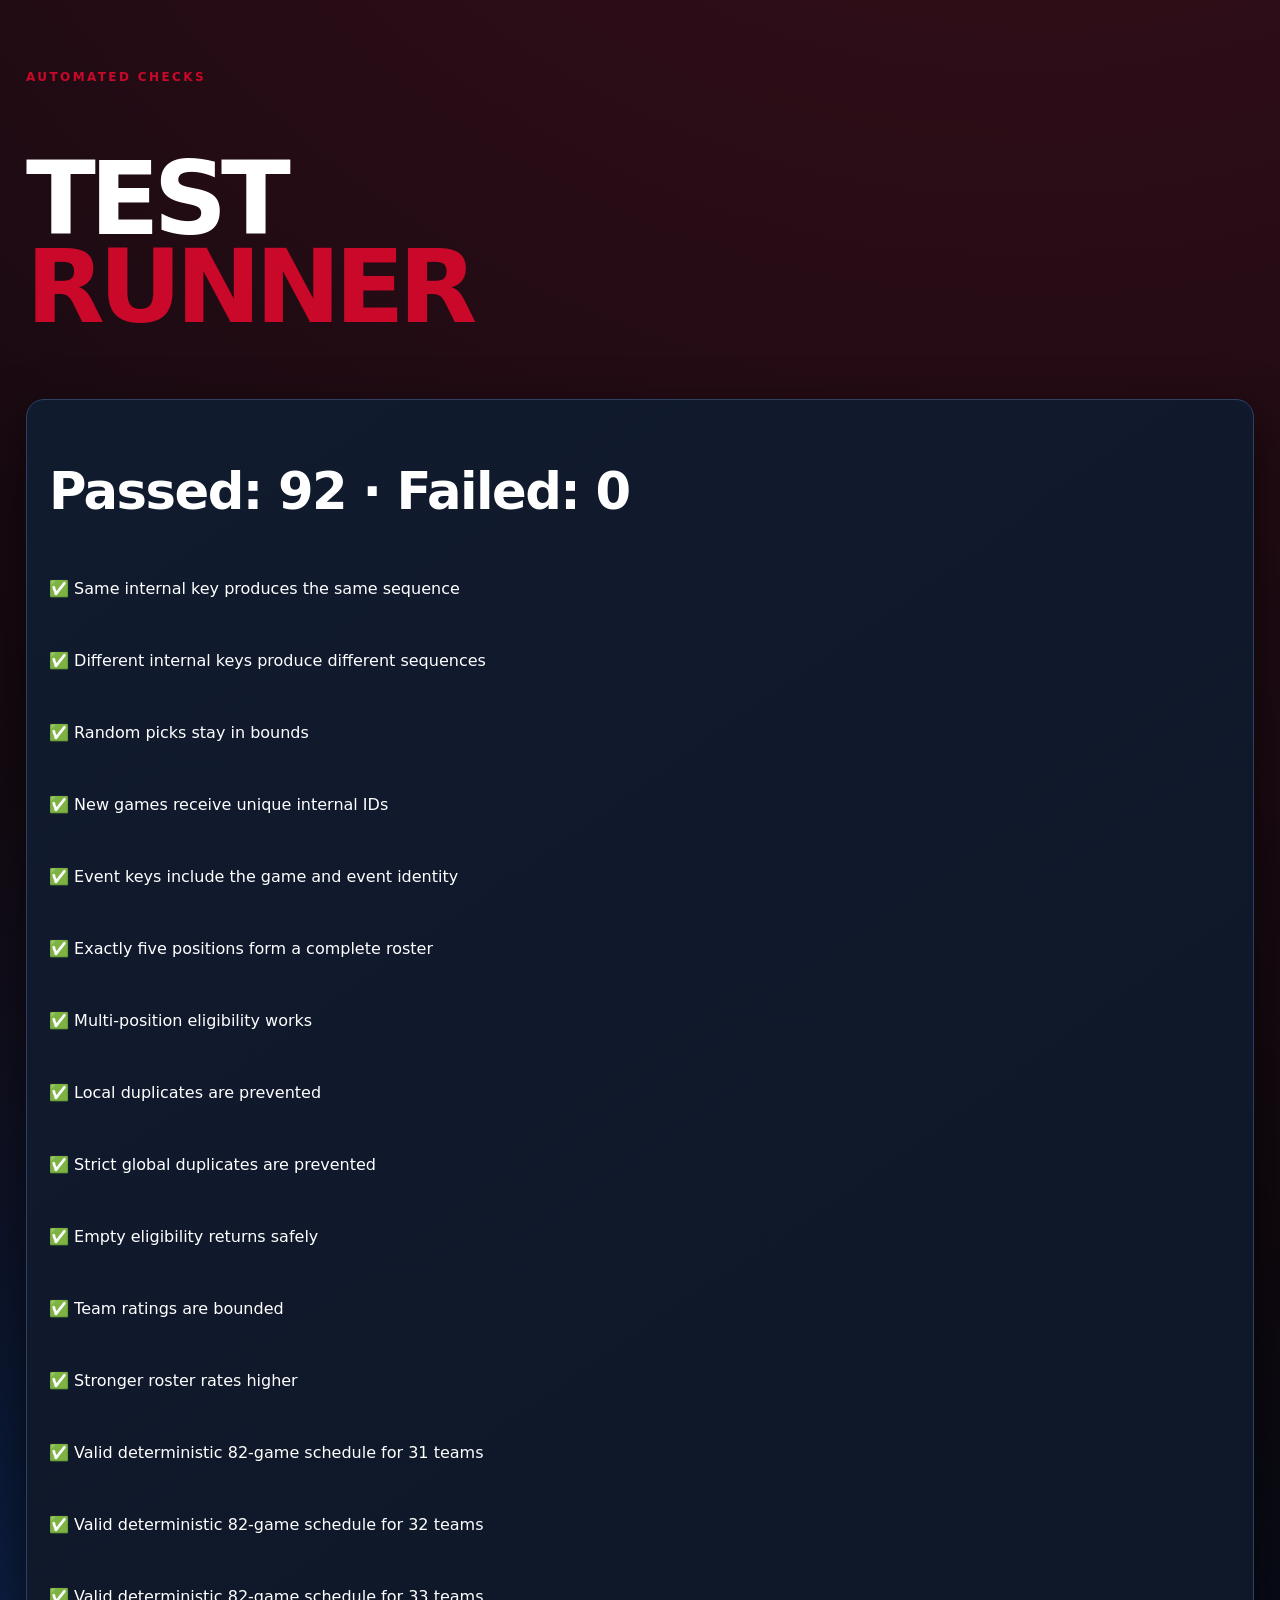
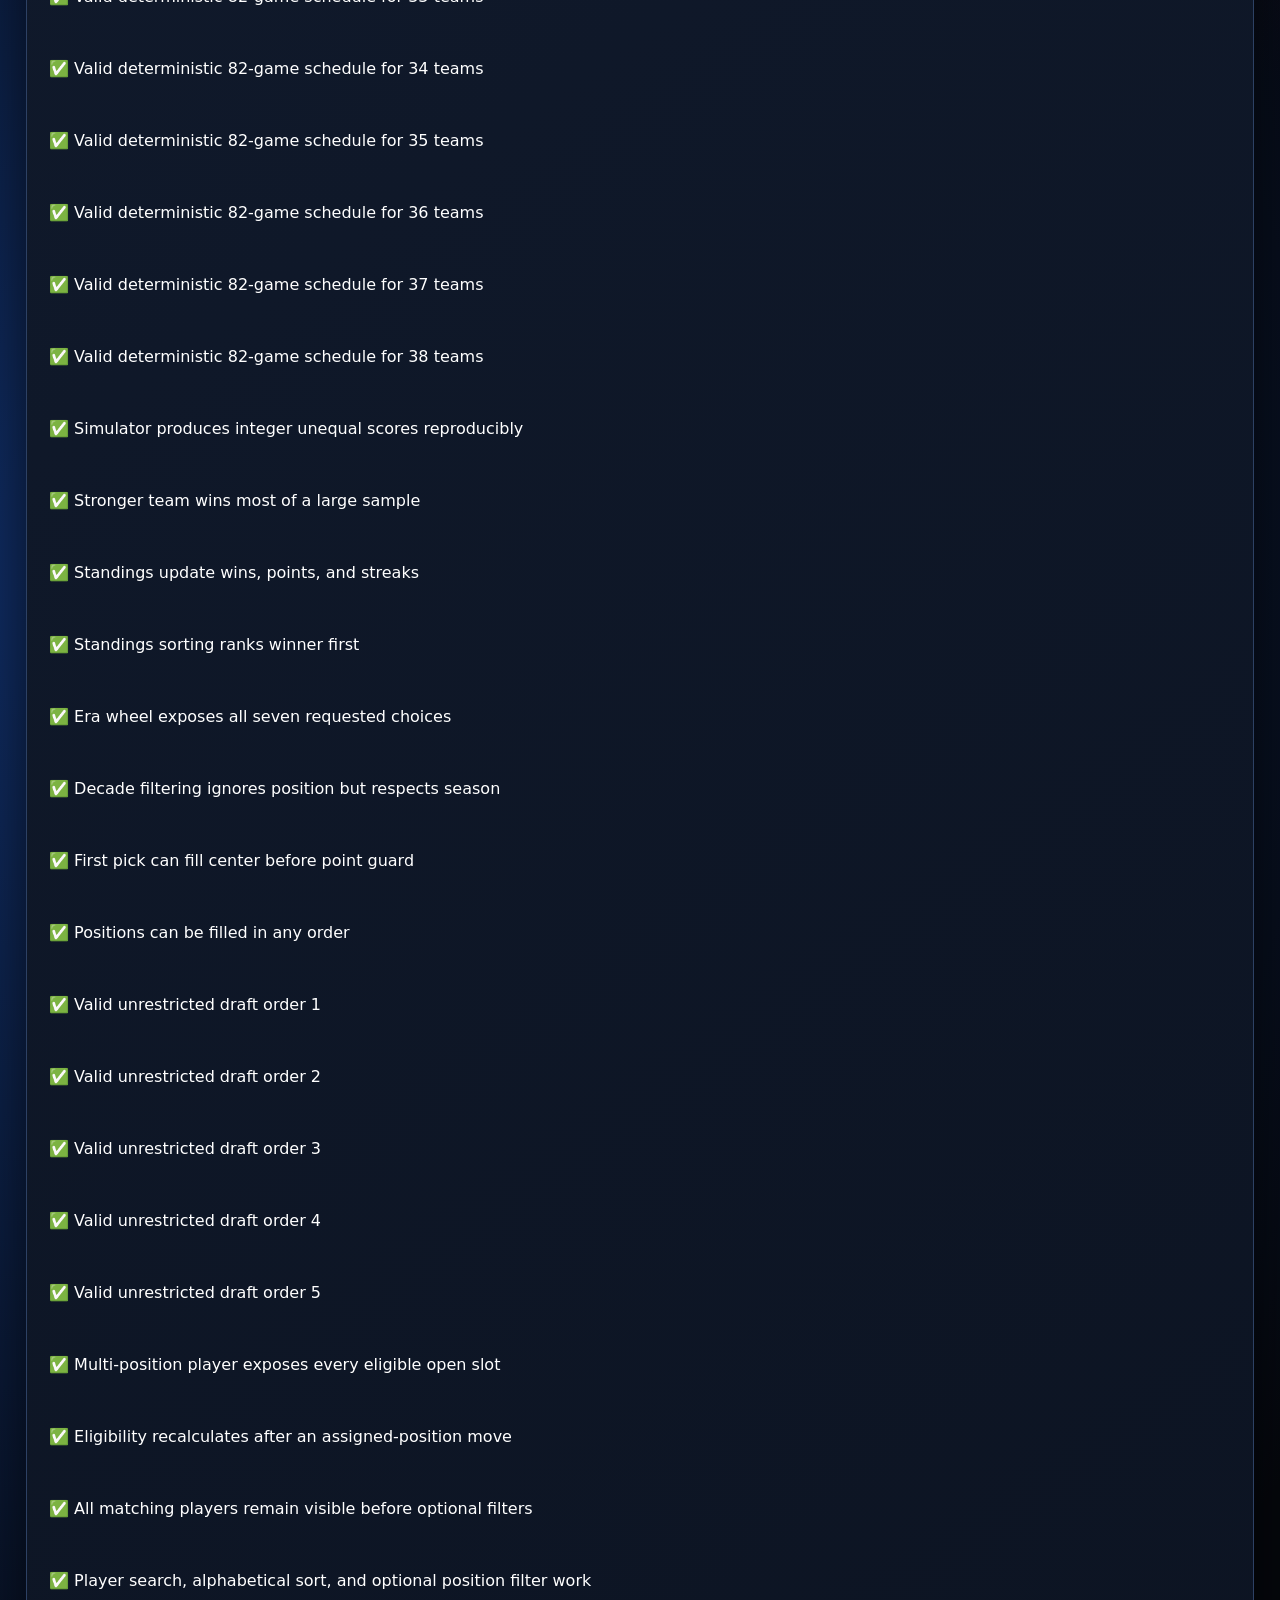
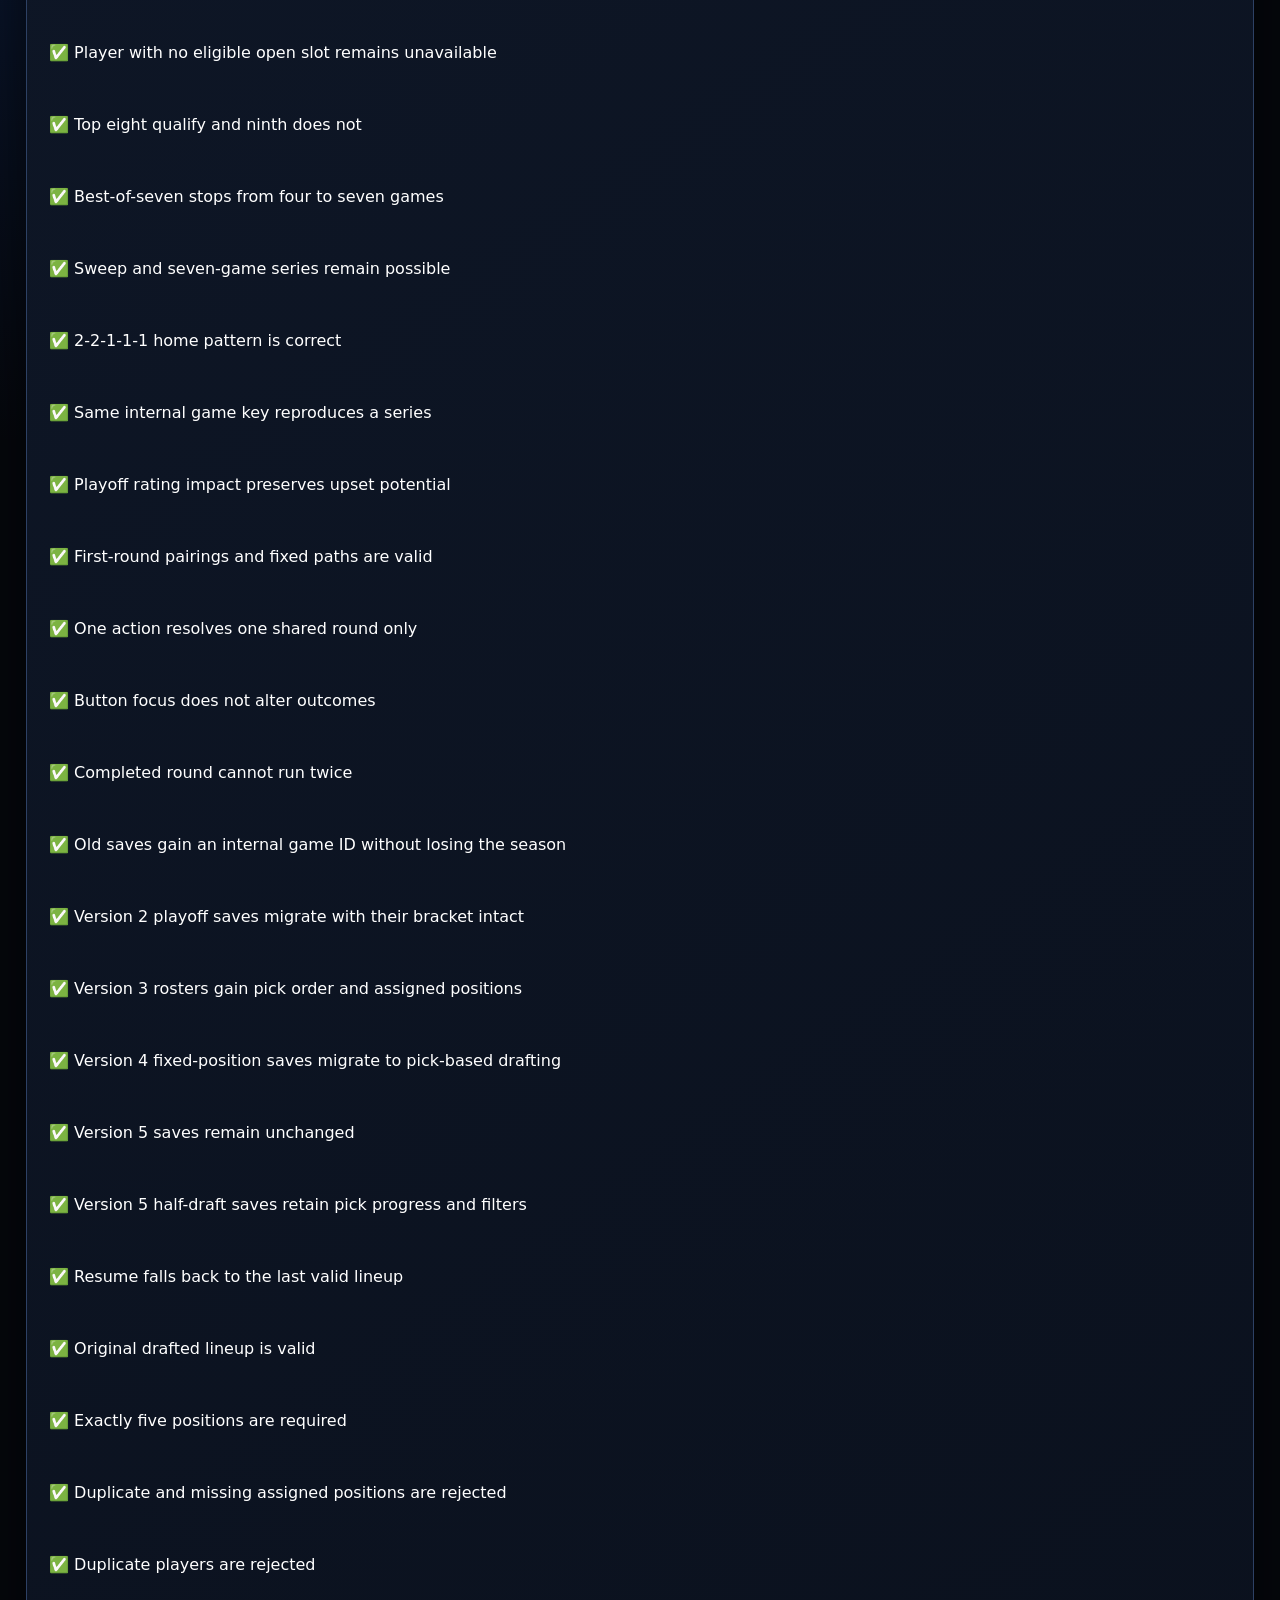
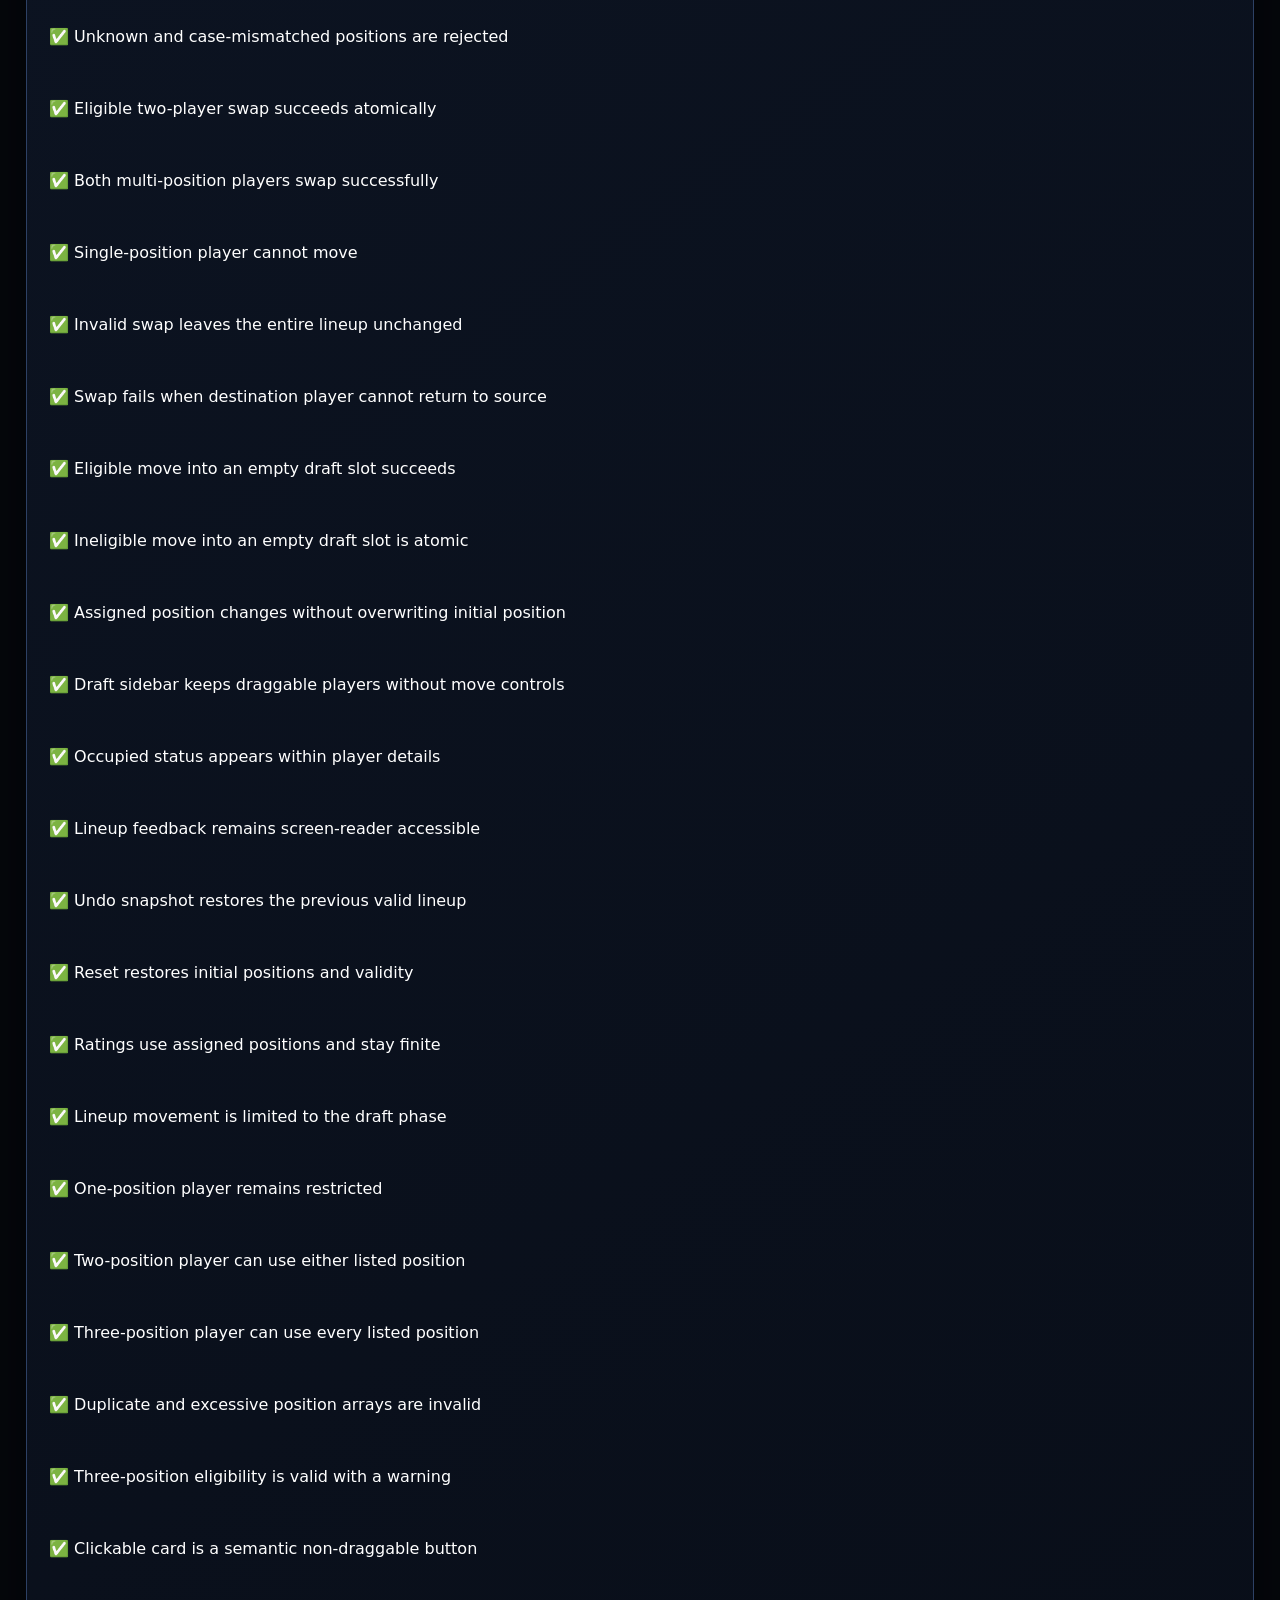
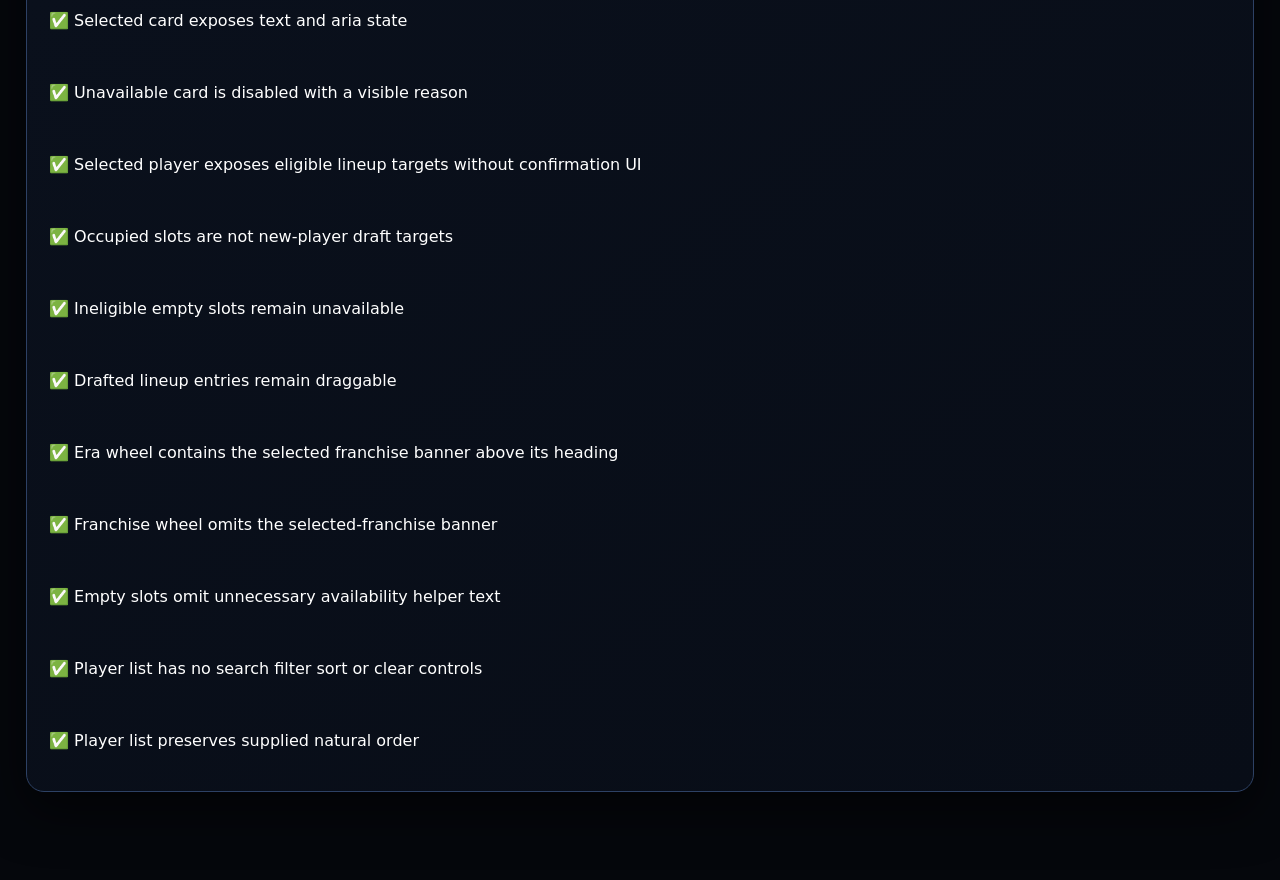
==== commit ae1a1e70: "Refine franchise banner placement" ====
--- a/tests/test-runner.html
+++ b/tests/test-runner.html
@@ -1 +1 @@
-<!doctype html><html lang="en"><head><meta charset="utf-8"><meta name="viewport" content="width=device-width"><title>Basketball Legends Tests</title><link rel="stylesheet" href="../css/variables.css"><link rel="stylesheet" href="../css/layout.css"><link rel="stylesheet" href="../css/components.css?v=20260721-minor-tweak-1"></head><body><main><p class="eyebrow">Automated checks</p><h1>Test<br><em>runner</em></h1><section class="card" style="margin-top:30px"><h2 id="summary">Running…</h2><div id="results" class="stack" style="margin-top:20px"></div></section></main><script type="module" src="test-runner.js?v=20260721-minor-tweak-1"></script></body></html>
+<!doctype html><html lang="en"><head><meta charset="utf-8"><meta name="viewport" content="width=device-width"><title>Basketball Legends Tests</title><link rel="stylesheet" href="../css/variables.css"><link rel="stylesheet" href="../css/layout.css"><link rel="stylesheet" href="../css/components.css?v=20260721-minor-tweak-2"></head><body><main><p class="eyebrow">Automated checks</p><h1>Test<br><em>runner</em></h1><section class="card" style="margin-top:30px"><h2 id="summary">Running…</h2><div id="results" class="stack" style="margin-top:20px"></div></section></main><script type="module" src="test-runner.js?v=20260721-minor-tweak-2"></script></body></html>
--- a/css/components.css
+++ b/css/components.css
@@ -26,7 +26,7 @@
 @media(max-width:760px){.tv-bracket-scorebug{font-size:.55rem;gap:8px;padding-inline:10px}.tv-bracket-scroll{padding:14px 10px}.tv-bracket-grid{min-width:920px;min-height:560px;grid-template-columns:repeat(3,125px) 155px repeat(3,125px);gap:8px}.series-node{padding:8px;min-height:78px}.series-node>div{font-size:.63rem}}
 
 /* In-draft drag, swap, keyboard, and touch lineup controls */
-.detailed-player.unavailable{opacity:.58;border-style:dashed}.player-option-copy{display:grid;gap:3px}.player-option-copy small:last-child{color:#a9c3f2;font-weight:750}.selected-franchise-banner{display:grid;gap:7px;margin-bottom:18px;padding:18px 22px;text-align:center;border:1px solid #ffffff30;border-left:5px solid var(--red);border-right:5px solid var(--blue);border-radius:14px;background:linear-gradient(120deg,#17408B38,#090f1b 48%,#C9082A30)}.selected-franchise-banner span,.selected-franchise-banner small{text-transform:uppercase;letter-spacing:.14em;color:var(--muted);font-size:.72rem;font-weight:900}.selected-franchise-banner strong{font-size:clamp(1.55rem,4vw,2.7rem);line-height:1.05;overflow-wrap:anywhere}
+.detailed-player.unavailable{opacity:.58;border-style:dashed}.player-option-copy{display:grid;gap:3px}.player-option-copy small:last-child{color:#a9c3f2;font-weight:750}.selected-franchise-banner{width:100%;margin-bottom:14px;padding:9px 14px;text-align:center;border:1px solid #ffffff30;border-left:4px solid var(--blue);border-right:4px solid var(--red);border-radius:10px;background:linear-gradient(100deg,#17408B4d,#111827 50%,#C9082A42);font-size:clamp(1.2rem,2.5vw,1.4rem);font-weight:650;line-height:1.25;overflow-wrap:anywhere}
 .player-card{position:relative;font:inherit;appearance:none;touch-action:pan-y;min-height:164px}.player-card:disabled{cursor:not-allowed;opacity:.58}.player-card:disabled:hover{transform:none;border-color:var(--line);background:#090f1b}.player-card-state{justify-self:start;padding:4px 8px;border-radius:999px;background:#ffffff12;color:#d7e5ff;font-size:.72rem;font-weight:900;letter-spacing:.04em}.player-card.selected .player-card-state{background:var(--red);color:#fff}.draft-lineup-card.has-selection .draft-lineup-slot:not(.draft-target){opacity:.42;cursor:default}.draft-lineup-card.has-selection .draft-target{border-color:#fff;box-shadow:0 0 0 3px #17408B88,0 0 24px #17408B55;cursor:pointer}.draft-lineup-card.has-selection .draft-target:hover,.draft-lineup-card.has-selection .draft-target:focus-visible{transform:translateY(-1px);background:#17408B60}.drafted-player-copy[draggable=true]{cursor:grab}.drafted-player-copy[draggable=true]:active{cursor:grabbing}
 .draft-lineup-card{border-top:4px solid var(--blue)}.draft-lineup-slot{grid-template-columns:42px minmax(0,1fr) auto;min-height:82px;transition:border-color .16s,background .16s,opacity .16s}.drafted-player-copy{display:grid;gap:3px;cursor:grab;min-width:0}.drafted-player-copy:active{cursor:grabbing}.drafted-player-copy:focus-visible{outline:3px solid #fff;outline-offset:3px;border-radius:6px}.drafted-player-copy small{color:var(--muted)}.drag-handle{color:var(--cyan)}.occupied-status{display:block;margin-top:4px;font-size:.7rem;font-weight:900;text-transform:uppercase;letter-spacing:.06em;color:var(--muted)}.drop-status{font-size:.7rem;font-weight:900;text-transform:uppercase;letter-spacing:.06em;color:var(--muted)}.draft-lineup-slot.drop-valid{border:2px solid #49d17d;background:#123c2b}.draft-lineup-slot.drop-valid .drop-status{color:#8ff0b2}.draft-lineup-slot.drop-valid .drop-status::before{content:"✓ "}.draft-lineup-slot.drop-invalid{border:2px dashed #f0a2ad;background:#3b1720;opacity:.72}.draft-lineup-slot.drop-invalid .drop-status{color:#ffc1c9}.draft-lineup-slot.drop-invalid .drop-status::before{content:"× "}.lineup-feedback{min-height:48px;margin-top:16px;padding:13px 15px;border-left:4px solid var(--blue);border-radius:8px;background:#17408B1c;color:#dce8ff}.lineup-feedback.compact{min-height:0;margin-top:12px;padding:10px 12px;font-size:.78rem}.review-lineup-slot{grid-template-columns:42px 1fr auto}
-@media(max-width:760px){.draft-lineup-slot{grid-template-columns:42px 1fr}.drop-status{justify-self:end}}@media(max-width:480px){.selected-franchise-banner{padding:15px 14px}.draft-lineup-slot{grid-template-columns:1fr}.draft-lineup-slot>.position{width:100%;height:34px}}
+@media(max-width:760px){.draft-lineup-slot{grid-template-columns:42px 1fr}.drop-status{justify-self:end}}@media(max-width:480px){.selected-franchise-banner{margin-bottom:12px;padding:8px 10px}.draft-lineup-slot{grid-template-columns:1fr}.draft-lineup-slot>.position{width:100%;height:34px}}
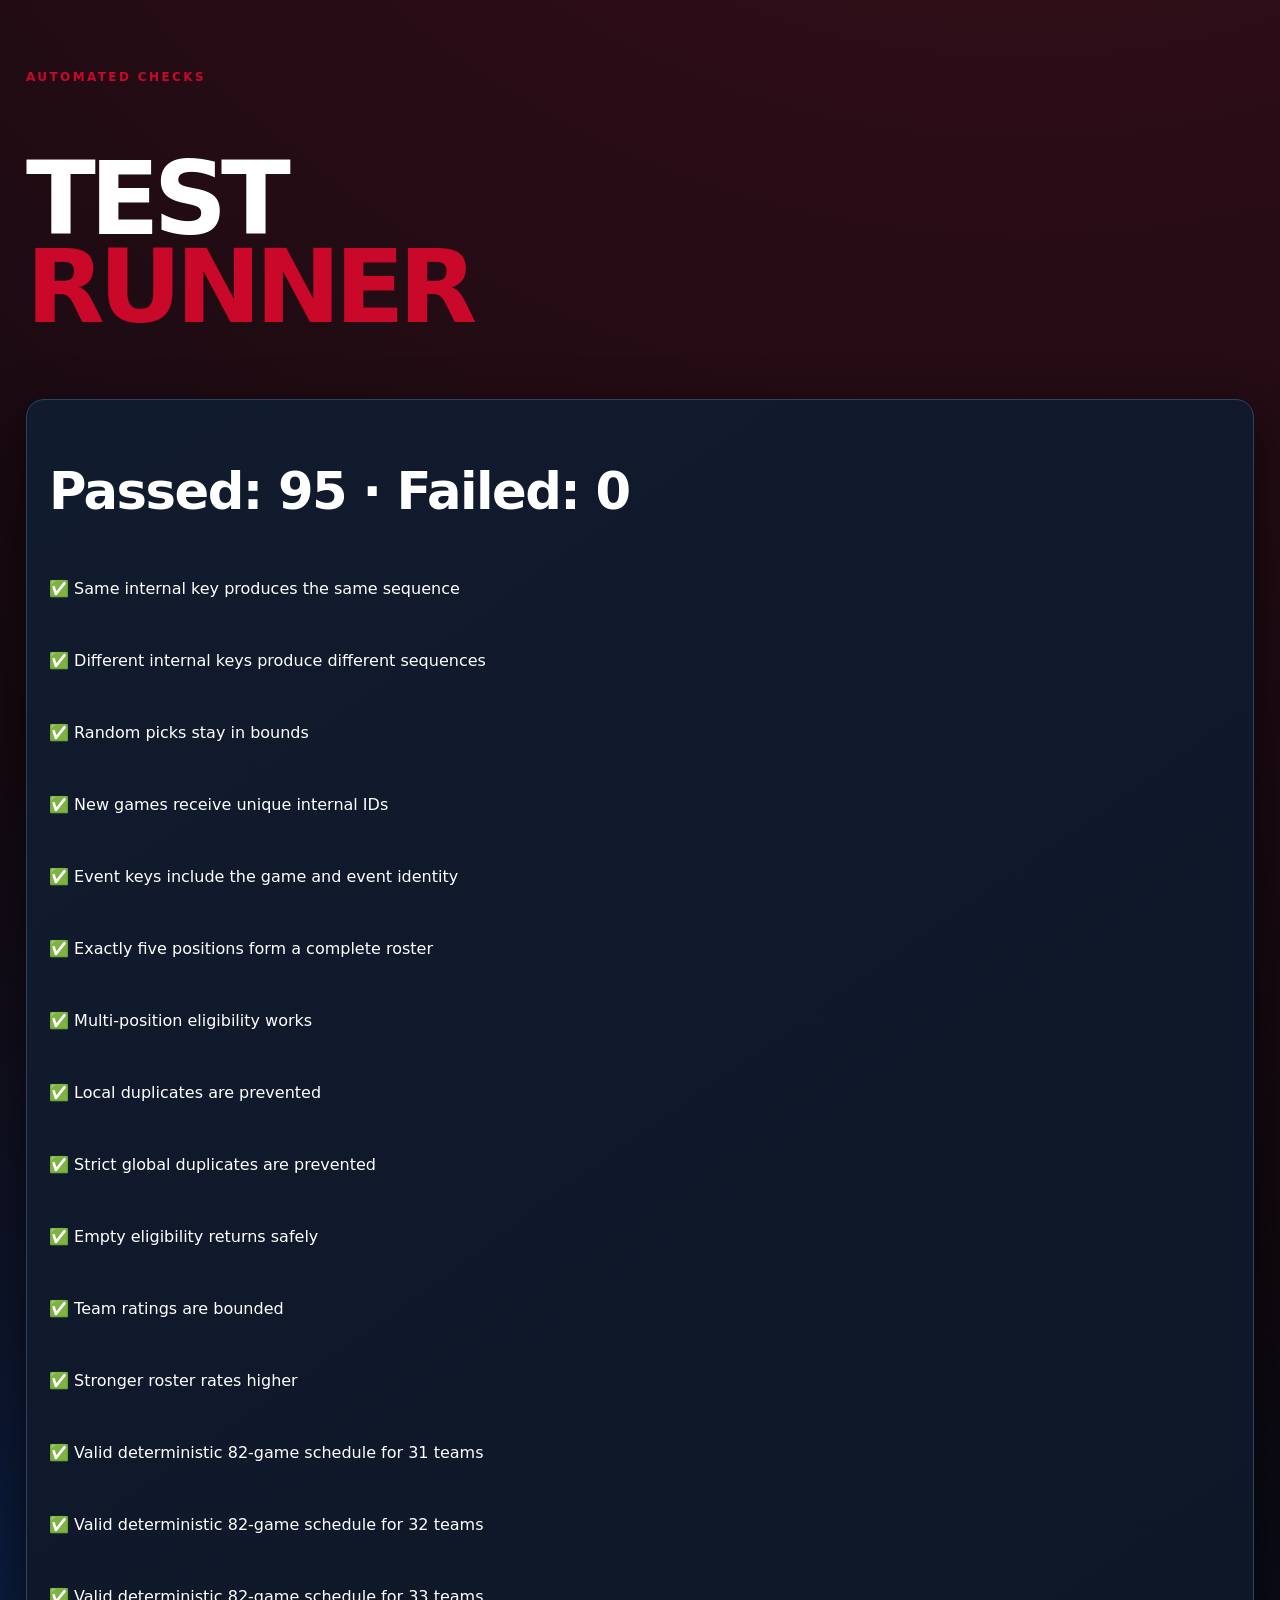
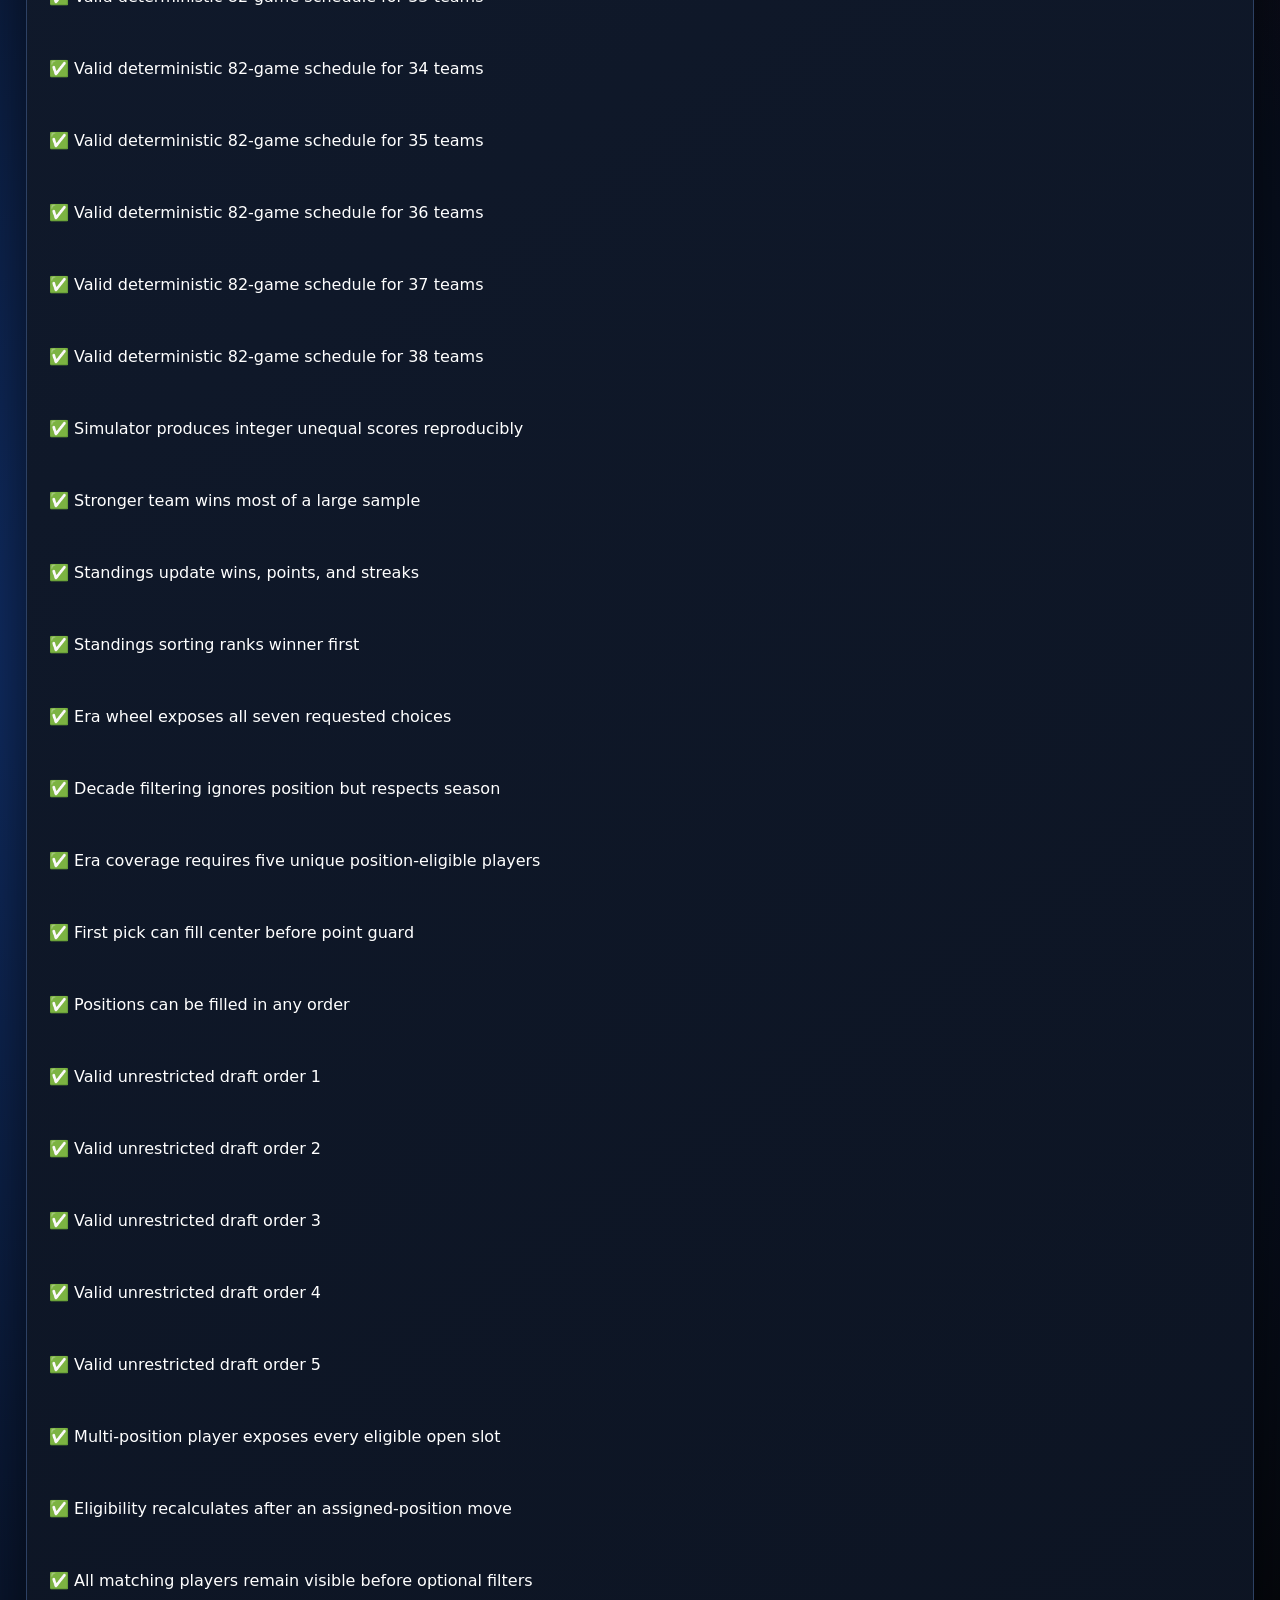
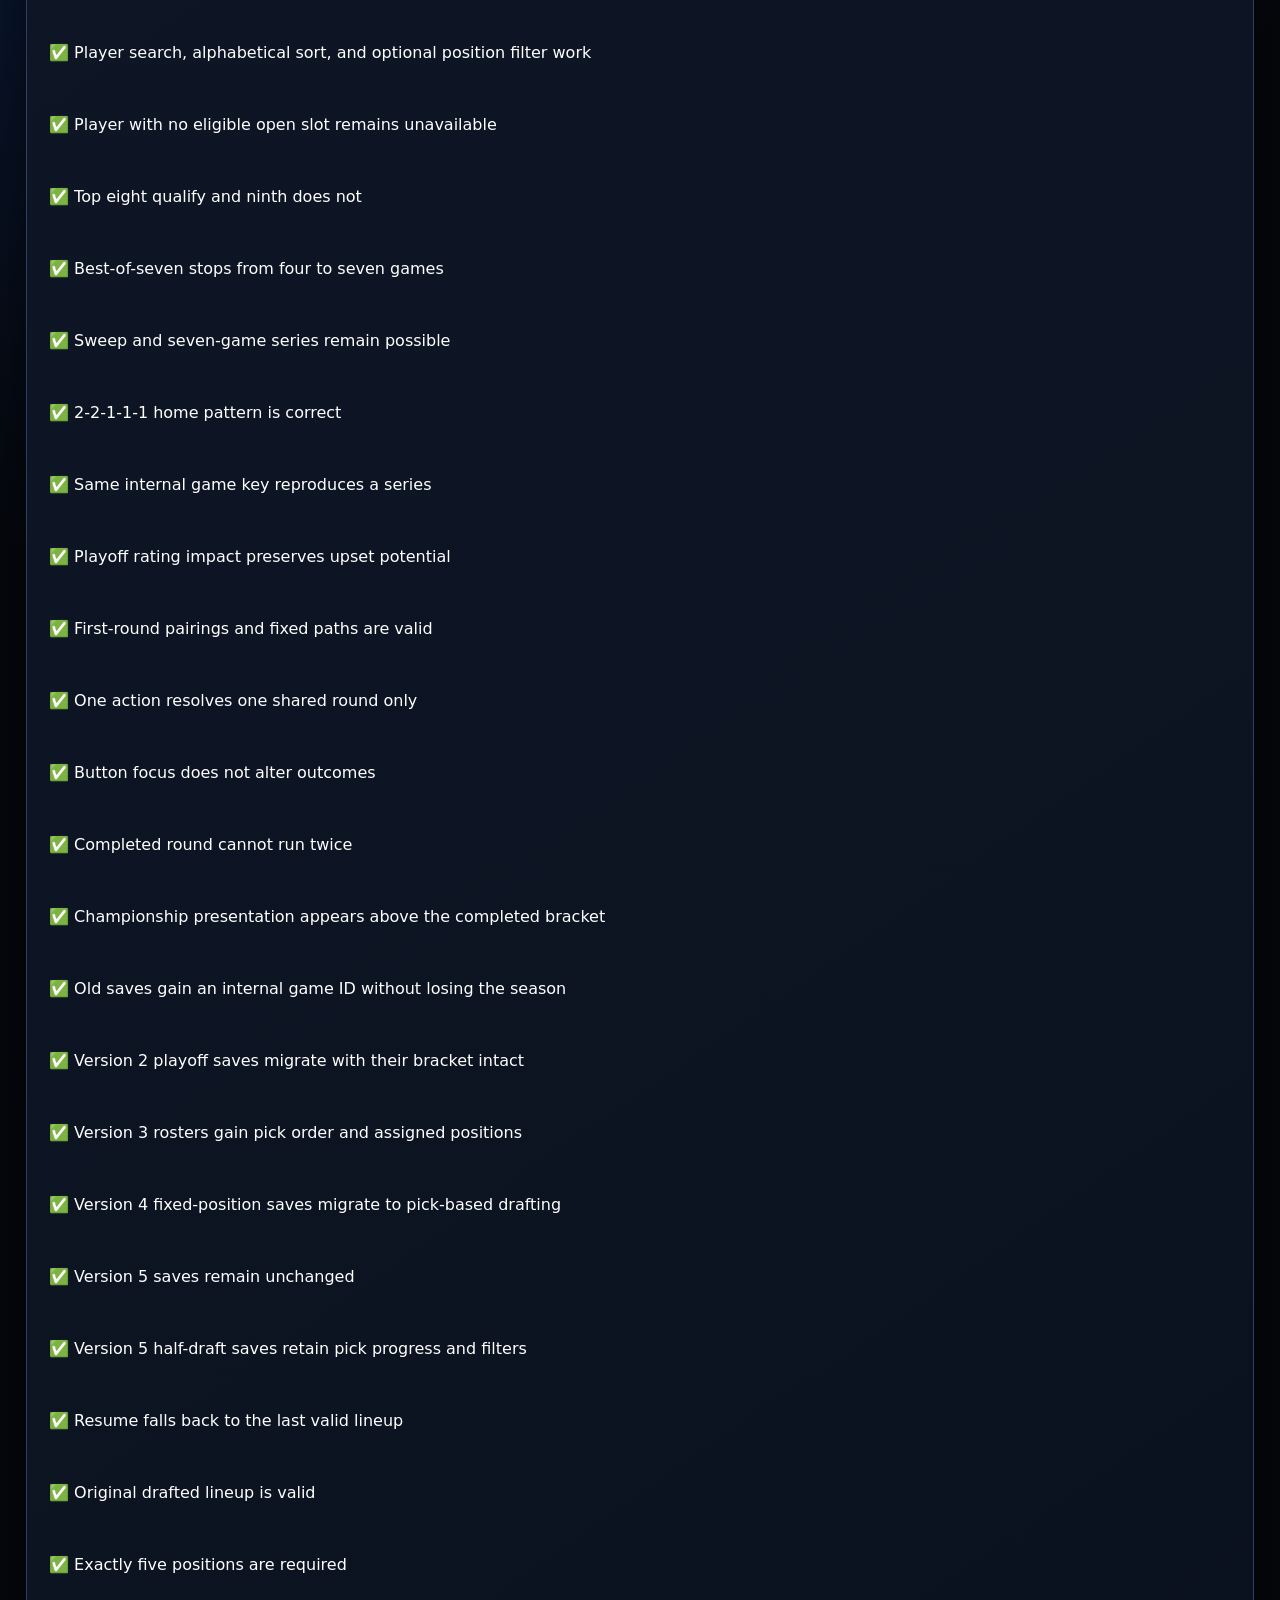
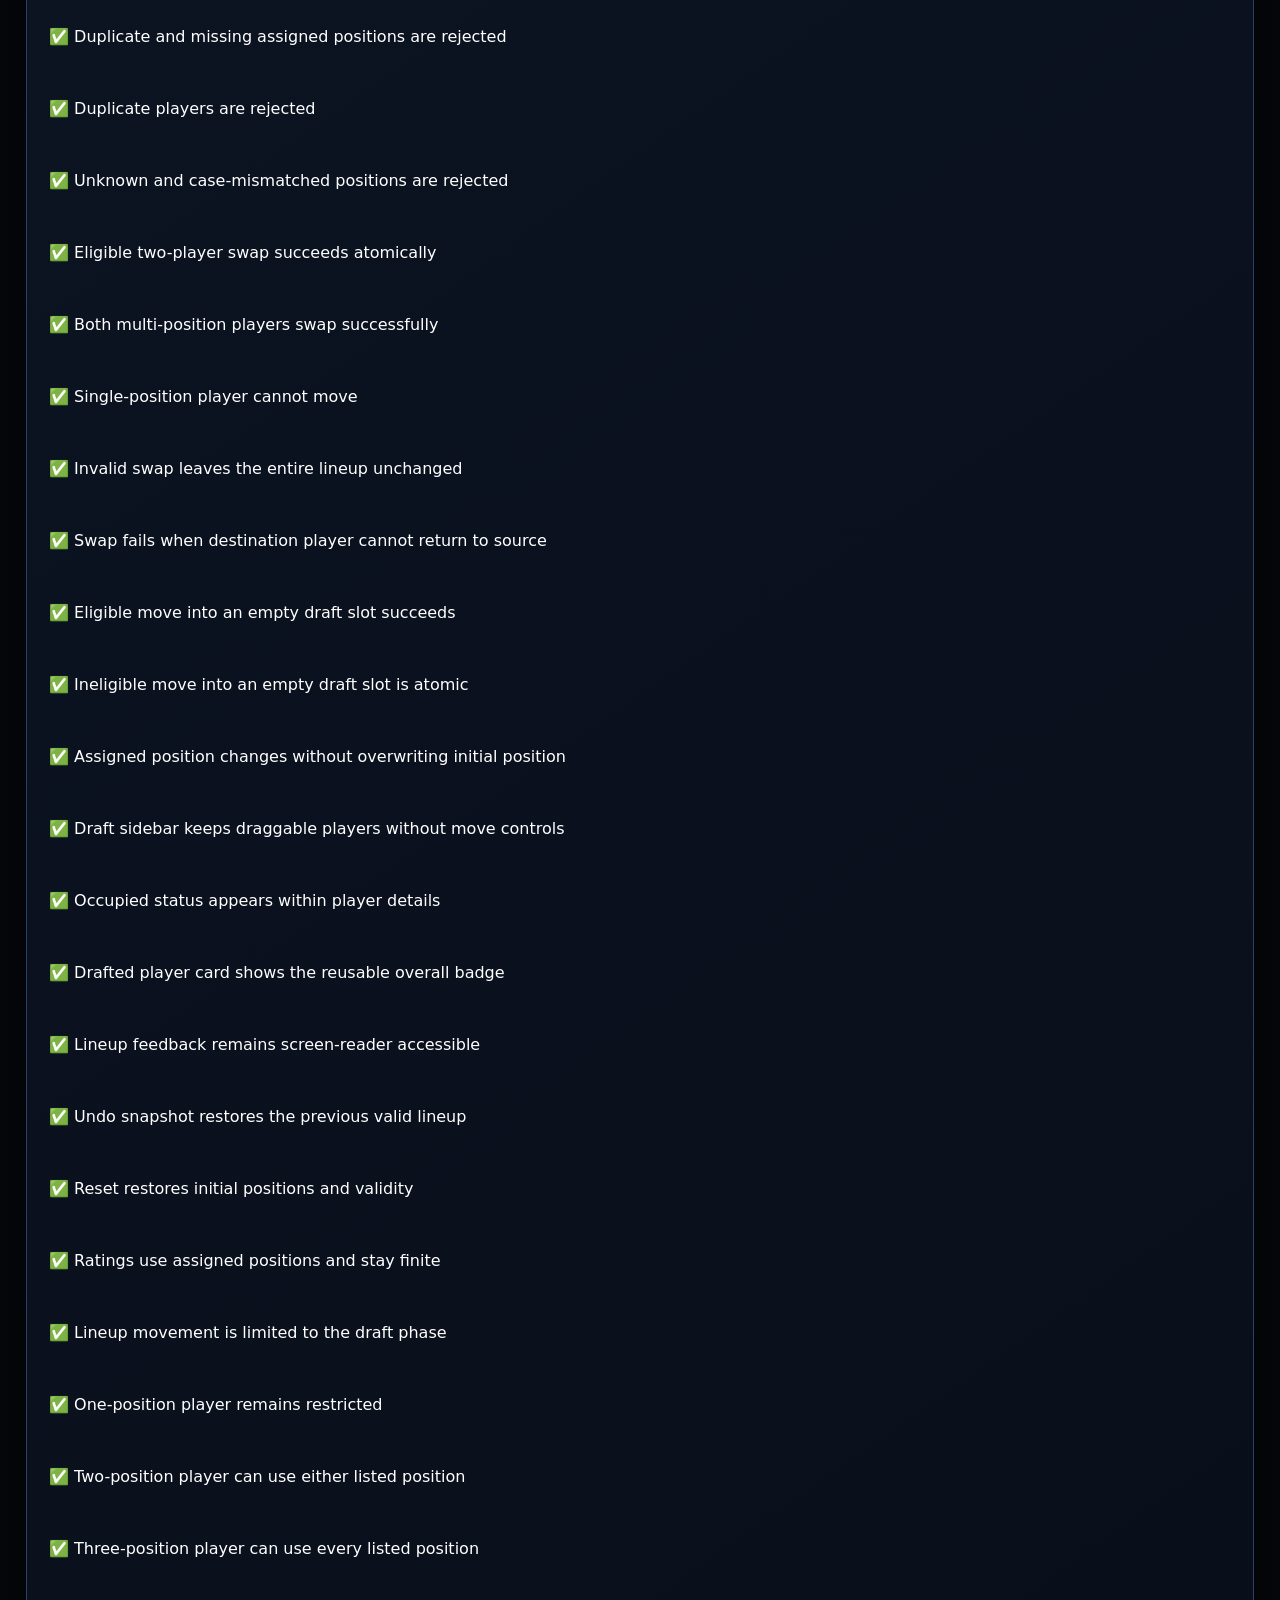
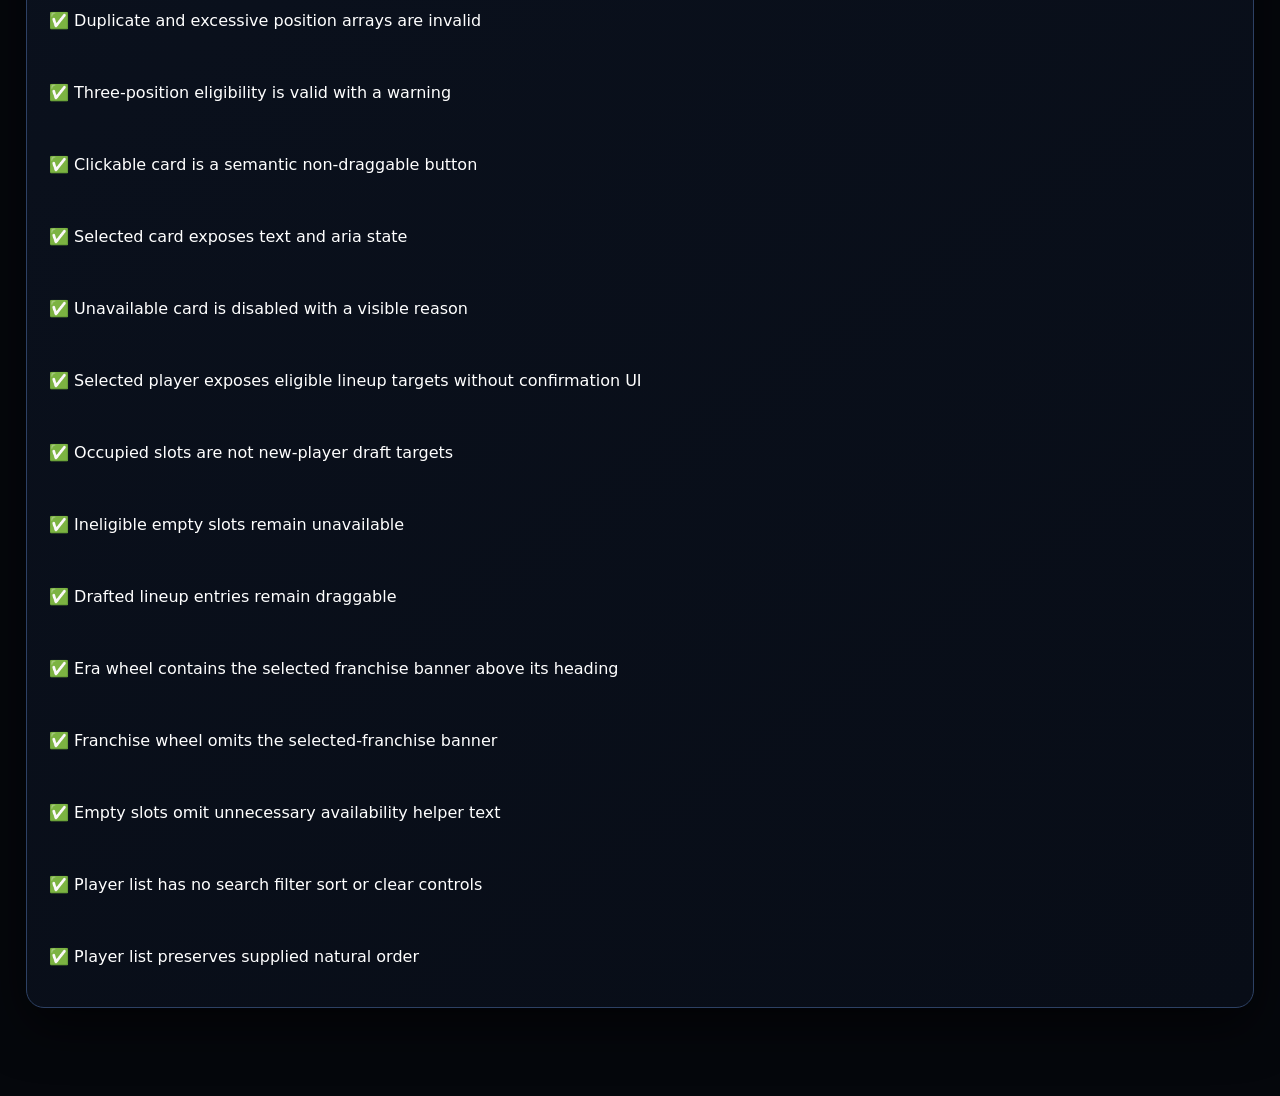
==== commit 9f0fd757: "Guarantee franchise era position coverage" ====
--- a/tests/test-runner.html
+++ b/tests/test-runner.html
@@ -1 +1 @@
-<!doctype html><html lang="en"><head><meta charset="utf-8"><meta name="viewport" content="width=device-width"><title>Basketball Legends Tests</title><link rel="stylesheet" href="../css/variables.css"><link rel="stylesheet" href="../css/layout.css"><link rel="stylesheet" href="../css/components.css?v=20260721-minor-tweak-2"></head><body><main><p class="eyebrow">Automated checks</p><h1>Test<br><em>runner</em></h1><section class="card" style="margin-top:30px"><h2 id="summary">Running…</h2><div id="results" class="stack" style="margin-top:20px"></div></section></main><script type="module" src="test-runner.js?v=20260721-minor-tweak-2"></script></body></html>
+<!doctype html><html lang="en"><head><meta charset="utf-8"><meta name="viewport" content="width=device-width"><title>Basketball Legends Tests</title><link rel="stylesheet" href="../css/variables.css"><link rel="stylesheet" href="../css/layout.css"><link rel="stylesheet" href="../css/components.css?v=20260726-era-coverage-1"></head><body><main><p class="eyebrow">Automated checks</p><h1>Test<br><em>runner</em></h1><section class="card" style="margin-top:30px"><h2 id="summary">Running…</h2><div id="results" class="stack" style="margin-top:20px"></div></section></main><script type="module" src="test-runner.js?v=20260726-era-coverage-1"></script></body></html>
--- a/css/components.css
+++ b/css/components.css
@@ -28,5 +28,5 @@
 /* In-draft drag, swap, keyboard, and touch lineup controls */
 .detailed-player.unavailable{opacity:.58;border-style:dashed}.player-option-copy{display:grid;gap:3px}.player-option-copy small:last-child{color:#a9c3f2;font-weight:750}.selected-franchise-banner{width:100%;margin-bottom:14px;padding:9px 14px;text-align:center;border:1px solid #ffffff30;border-left:4px solid var(--blue);border-right:4px solid var(--red);border-radius:10px;background:linear-gradient(100deg,#17408B4d,#111827 50%,#C9082A42);font-size:clamp(1.2rem,2.5vw,1.4rem);font-weight:650;line-height:1.25;overflow-wrap:anywhere}
 .player-card{position:relative;font:inherit;appearance:none;touch-action:pan-y;min-height:164px}.player-card:disabled{cursor:not-allowed;opacity:.58}.player-card:disabled:hover{transform:none;border-color:var(--line);background:#090f1b}.player-card-state{justify-self:start;padding:4px 8px;border-radius:999px;background:#ffffff12;color:#d7e5ff;font-size:.72rem;font-weight:900;letter-spacing:.04em}.player-card.selected .player-card-state{background:var(--red);color:#fff}.draft-lineup-card.has-selection .draft-lineup-slot:not(.draft-target){opacity:.42;cursor:default}.draft-lineup-card.has-selection .draft-target{border-color:#fff;box-shadow:0 0 0 3px #17408B88,0 0 24px #17408B55;cursor:pointer}.draft-lineup-card.has-selection .draft-target:hover,.draft-lineup-card.has-selection .draft-target:focus-visible{transform:translateY(-1px);background:#17408B60}.drafted-player-copy[draggable=true]{cursor:grab}.drafted-player-copy[draggable=true]:active{cursor:grabbing}
-.draft-lineup-card{border-top:4px solid var(--blue)}.draft-lineup-slot{grid-template-columns:42px minmax(0,1fr) auto;min-height:82px;transition:border-color .16s,background .16s,opacity .16s}.drafted-player-copy{display:grid;gap:3px;cursor:grab;min-width:0}.drafted-player-copy:active{cursor:grabbing}.drafted-player-copy:focus-visible{outline:3px solid #fff;outline-offset:3px;border-radius:6px}.drafted-player-copy small{color:var(--muted)}.drag-handle{color:var(--cyan)}.occupied-status{display:block;margin-top:4px;font-size:.7rem;font-weight:900;text-transform:uppercase;letter-spacing:.06em;color:var(--muted)}.drop-status{font-size:.7rem;font-weight:900;text-transform:uppercase;letter-spacing:.06em;color:var(--muted)}.draft-lineup-slot.drop-valid{border:2px solid #49d17d;background:#123c2b}.draft-lineup-slot.drop-valid .drop-status{color:#8ff0b2}.draft-lineup-slot.drop-valid .drop-status::before{content:"✓ "}.draft-lineup-slot.drop-invalid{border:2px dashed #f0a2ad;background:#3b1720;opacity:.72}.draft-lineup-slot.drop-invalid .drop-status{color:#ffc1c9}.draft-lineup-slot.drop-invalid .drop-status::before{content:"× "}.lineup-feedback{min-height:48px;margin-top:16px;padding:13px 15px;border-left:4px solid var(--blue);border-radius:8px;background:#17408B1c;color:#dce8ff}.lineup-feedback.compact{min-height:0;margin-top:12px;padding:10px 12px;font-size:.78rem}.review-lineup-slot{grid-template-columns:42px 1fr auto}
+.draft-lineup-card{border-top:4px solid var(--blue)}.draft-lineup-slot{grid-template-columns:42px minmax(0,1fr) auto;min-height:82px;transition:border-color .16s,background .16s,opacity .16s}.drafted-player-copy{display:grid;grid-template-columns:minmax(0,1fr) auto;align-items:center;gap:12px;cursor:grab;min-width:0}.drafted-player-details{display:grid;gap:3px;min-width:0}.drafted-player-copy:active{cursor:grabbing}.drafted-player-copy:focus-visible{outline:3px solid #fff;outline-offset:3px;border-radius:6px}.drafted-player-copy small{color:var(--muted)}.drafted-player-copy .overall-badge{color:#fff}.drag-handle{color:var(--cyan)}.occupied-status{display:block;margin-top:4px;font-size:.7rem;font-weight:900;text-transform:uppercase;letter-spacing:.06em;color:var(--muted)}.drop-status{font-size:.7rem;font-weight:900;text-transform:uppercase;letter-spacing:.06em;color:var(--muted)}.draft-lineup-slot.drop-valid{border:2px solid #49d17d;background:#123c2b}.draft-lineup-slot.drop-valid .drop-status{color:#8ff0b2}.draft-lineup-slot.drop-valid .drop-status::before{content:"✓ "}.draft-lineup-slot.drop-invalid{border:2px dashed #f0a2ad;background:#3b1720;opacity:.72}.draft-lineup-slot.drop-invalid .drop-status{color:#ffc1c9}.draft-lineup-slot.drop-invalid .drop-status::before{content:"× "}.lineup-feedback{min-height:48px;margin-top:16px;padding:13px 15px;border-left:4px solid var(--blue);border-radius:8px;background:#17408B1c;color:#dce8ff}.lineup-feedback.compact{min-height:0;margin-top:12px;padding:10px 12px;font-size:.78rem}.review-lineup-slot{grid-template-columns:42px 1fr auto}
 @media(max-width:760px){.draft-lineup-slot{grid-template-columns:42px 1fr}.drop-status{justify-self:end}}@media(max-width:480px){.selected-franchise-banner{margin-bottom:12px;padding:8px 10px}.draft-lineup-slot{grid-template-columns:1fr}.draft-lineup-slot>.position{width:100%;height:34px}}
